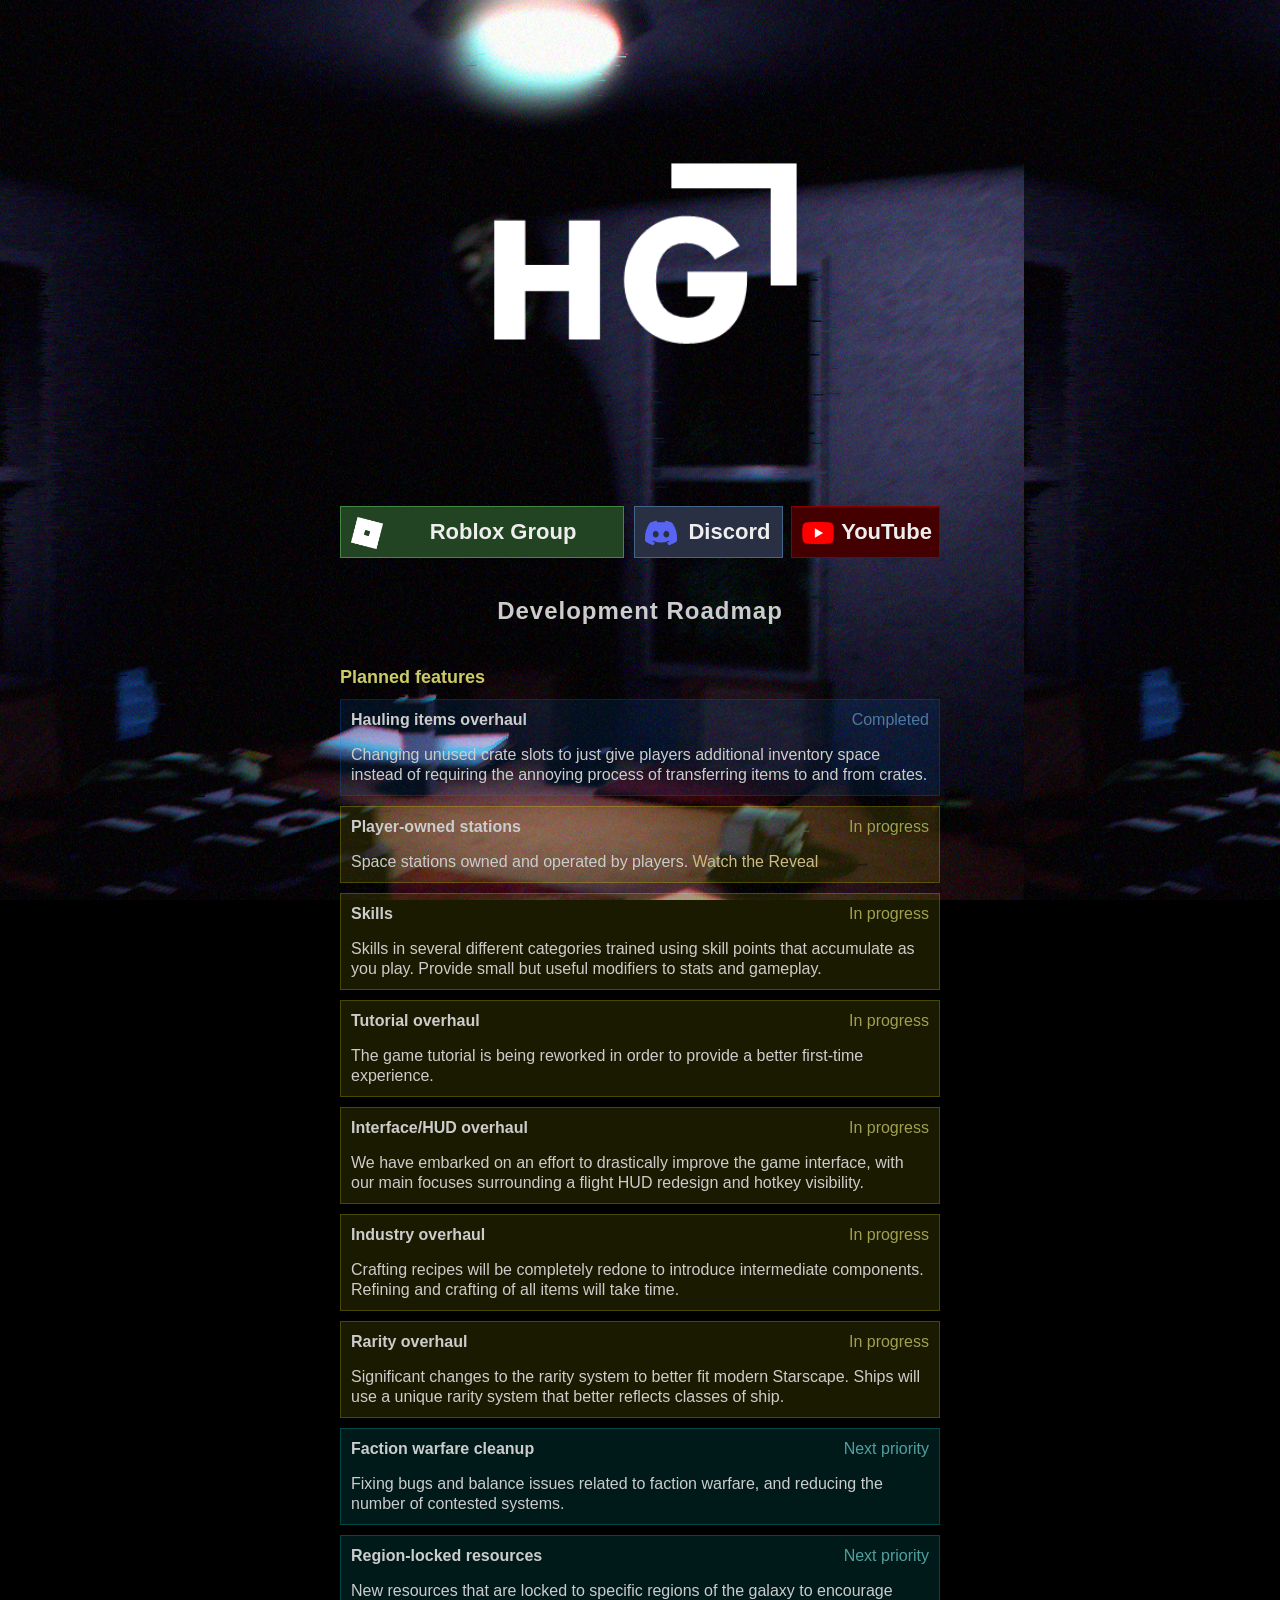
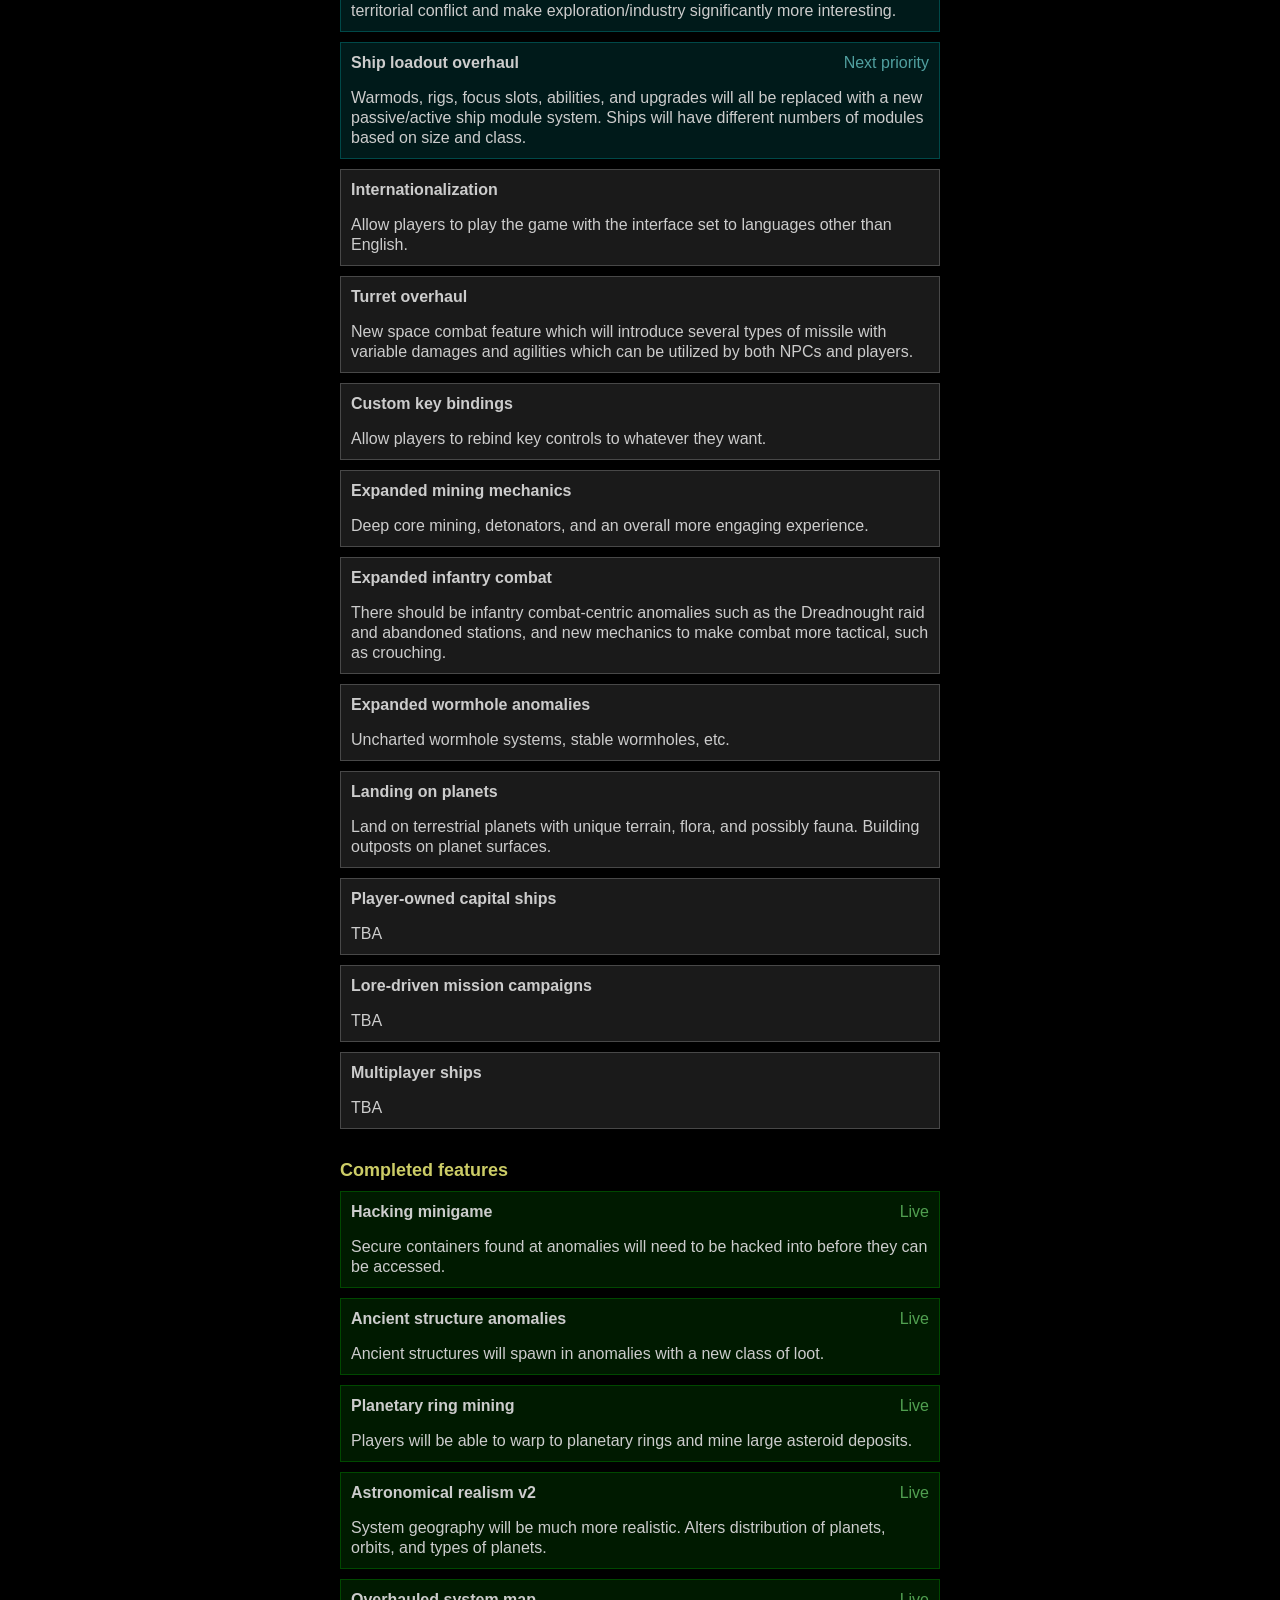
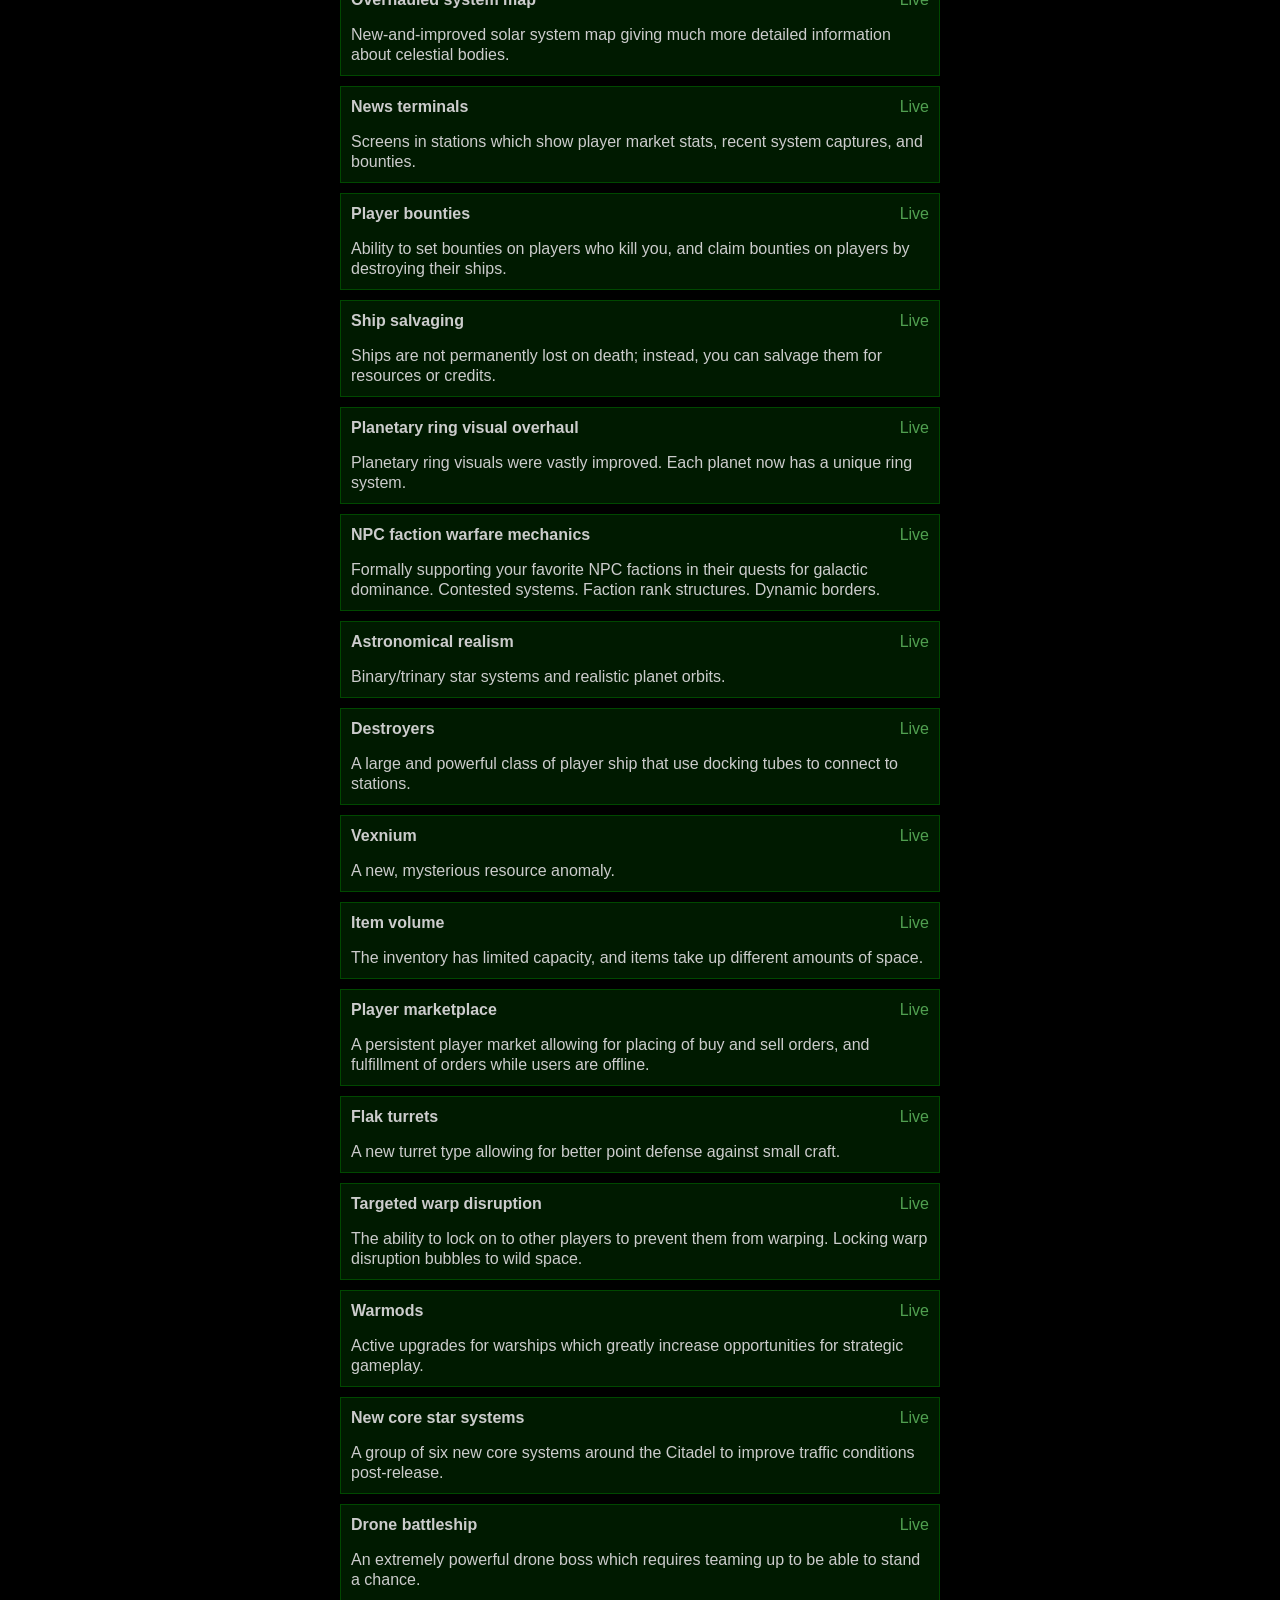
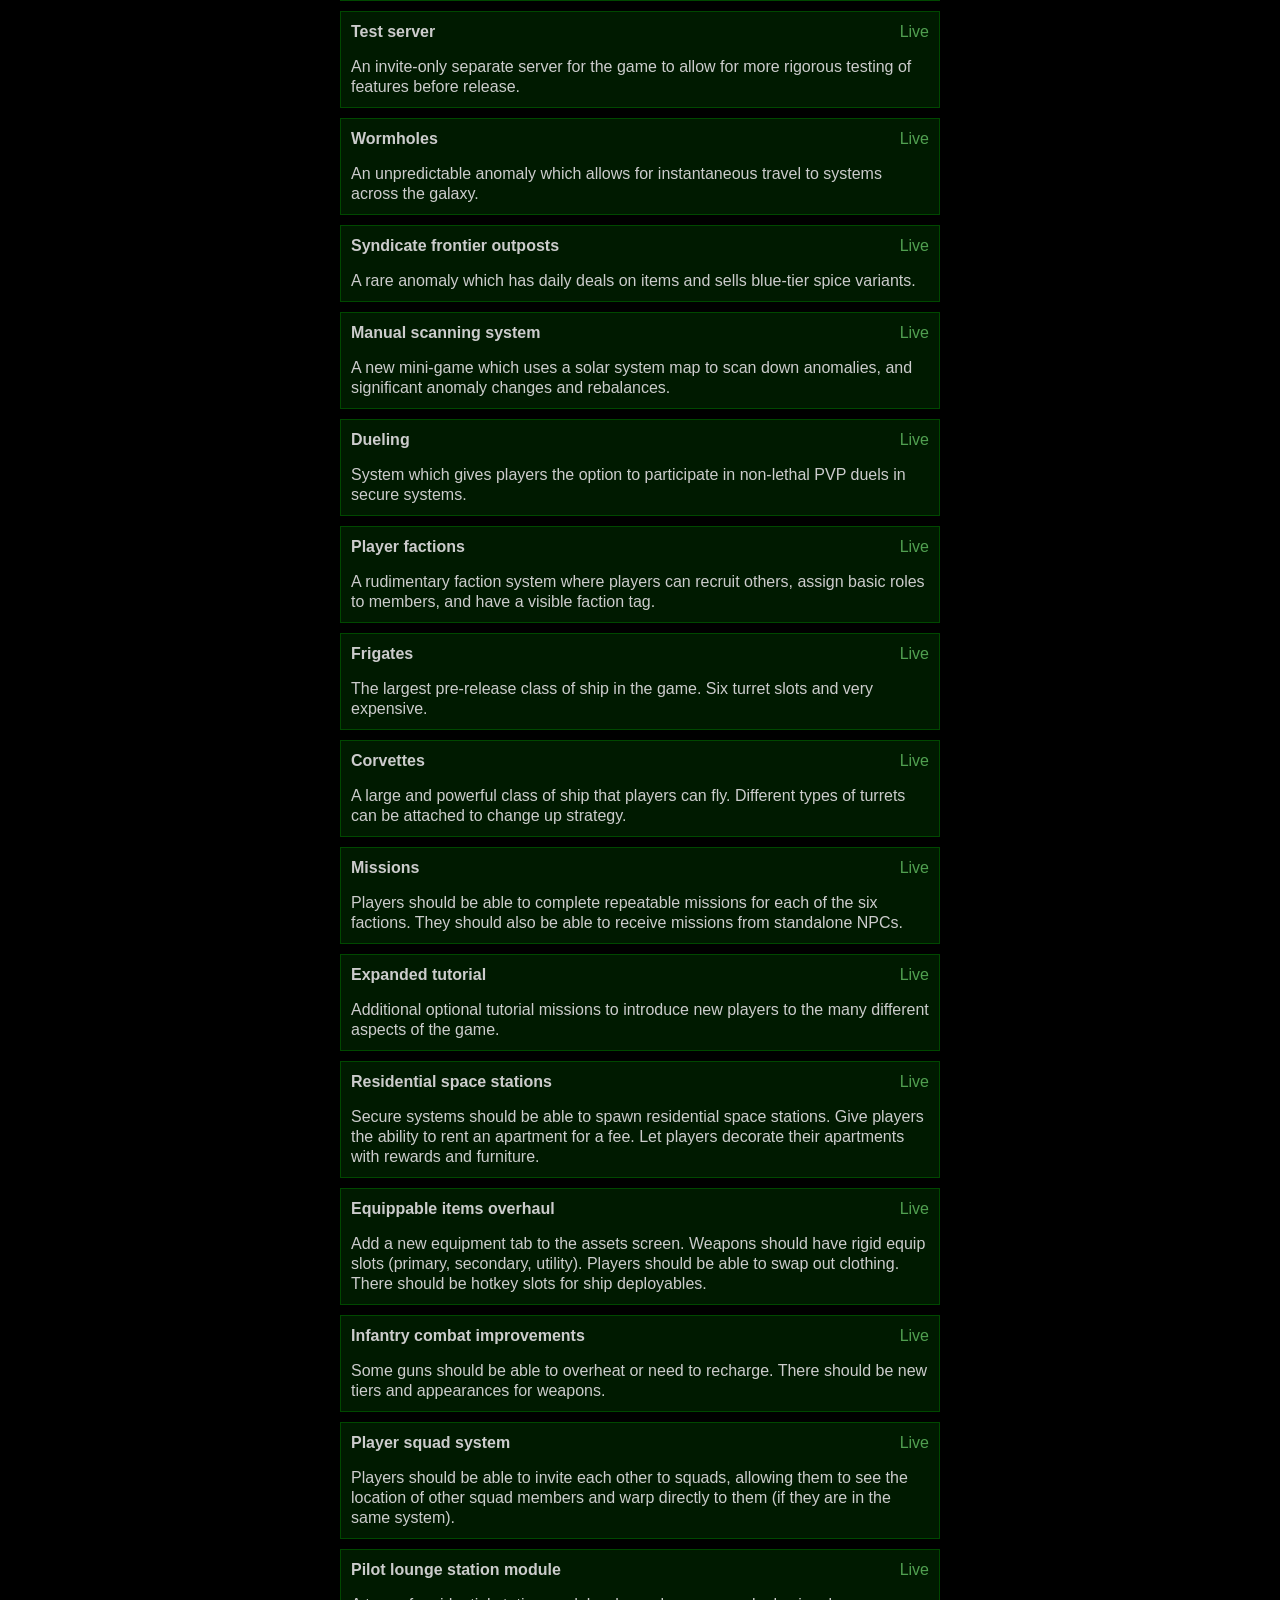
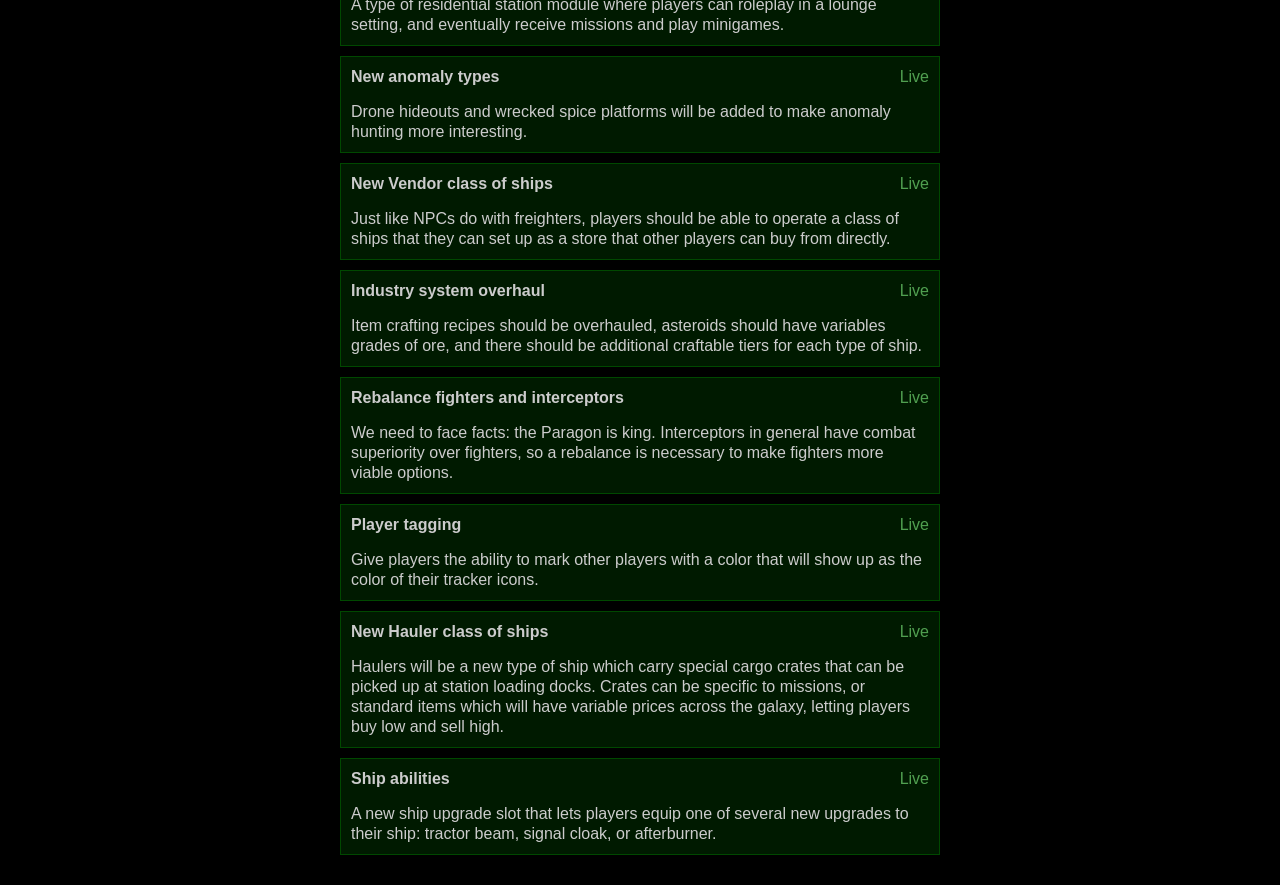
==== index.html @ af1d43f1 "modify image" ====
<!DOCTYPE html>
<html lang="en">
  <head>
    <title>Hyland Garrick Game Roadmap</title>
    <meta name="viewport" content="width=device-width, initial-scale=1.0">
    <meta charset="utf-8">
    <link rel="icon" type="image/svg+xml" href="https://github.githubassets.com/favicons/favicon-dark.svg">
    <link rel="stylesheet" type="text/css" href="roadmap.css">
  </head>
  <body>
    <div id='background'>
      <div id='container'>
        <div class='logo-container'>
          <img src='./images/logo.png' class='logo' alt="Hyland Garrick Logo"/>
        </div>
        <div class='width-group'>
          <!--<div id='subtitle' class='sans-font'>Starscape is an open-world space exploration and combat game.</div>-->
          <div id='cta-buttons'>
            <a href='https://www.roblox.com/groups/8083051/Hyland-Garrick' target='_blank' class='cta-button' id='play-button'>
              <img src='./images/icons/roblox.png' class='cta-logo' id='play-logo'>
              <div class='cta-label play-label sans-font'>Roblox Group</div>
            </a>
            <div id='social-buttons'>
              <a href='https://www.discord.gg/hylandgarrick' target='_blank' class='cta-button' id='discord-button'>
                <img src='./images/icons/discord.png' class='cta-logo' id='discord-logo'>
                <div class='cta-label sans-font'>Discord</div>
              </a>
              <a href='https://www.youtube.com/@hylandgarrick' target='_blank' class='cta-button' id='youtube-button'>
                <img src='./images/icons/youtube.png' class='cta-logo' id='youtube-logo'>
                <div class='cta-label sans-font'>YouTube</div>
              </a>
            </div>
          </div>
        </div>
        <div id='roadmap-label' class='sans-font'>Development Roadmap</div>
        <div id='items' class='width-group'>
          <div id='long-term' class='item-category'>
            <div class='timeframe-label sans-font' id='long-term-label'>Planned features</div>
            <div id='long-term-items' class='items-container'></div>
          </div>
          <div id='pre-release' class='item-category'>
            <div class='timeframe-label sans-font' id='pre-release-label'>Completed features</div>
            <div id='pre-release-items' class='items-container'></div>
          </div>
        </div>
      </div>
    </div>
    <div id='item-template' class='roadmap-item'>
      <div class='item-title-row'>
        <div class='item-title sans-font'>Title</div>
        <div class='item-status sans-font'></div>
      </div>
      <div class='item-description sans-font'>Description</div>
    </div>
    <!-- type="module" makes the javascript run BEFORE the site is shown to the user, preventing the weird flickering that happens when you are populating the roadmap items.-->
    <script type="module" src='roadmap.js'></script>
  </body>
</html>
---- roadmap.css ----
body {
  margin: 0;
  background-color: black;
  height:100%;
  width: 100%;
}

a {
  text-decoration: none;
  color: #CB8;
}

.link {
  display: block;
}

.logo-container {
  width: 100%;
  max-width: 432px;
}

.logo {
  width: 100%;
  height: auto;
}

#background {
  background-image: url('./images/nebula.png');
  background-repeat: repeat;
  background-attachment: fixed;
  width: calc(100% - 40px);
  padding-left: 20px;
  padding-right: 20px;
  padding-top: 50px;
}

#container {
  display: flex;
  flex-direction: column;
  align-items: center;
}

#items {
  margin-top: 40px;
}

.width-group {
  width: 100%;
  max-width: 600px;
}

.sans-font {
  font-family: sans-serif;
  line-height: 1.25;
  color: #CCC;
}

#roadmap-label {
  font-weight: bold;
  font-size: 24px;
  letter-spacing: 1px;
  margin-top: 40px;
}

#subtitle {
  font-size: 18px;
  font-weight: bold;
  margin-top: 15px;
  margin-bottom: 15px;
  width: 100%;
  text-align: center;
}

#cta-buttons {
  width: 100%;
  height: 50px;
  display: flex;
  justify-content: space-between;
  margin-top: 20px;
}

#social-buttons {
  flex-basis: 51%;
  display: flex;
  justify-content: space-between;
}

.cta-button {
  height: 100%;
  display: flex;
  justify-content: space-between;
}

.cta-logo {
  flex-basis: 32px;
  width: 32px;
  height: 32px;
  margin: 10px;
  margin-right: 0px;
  margin-left: 10px;
}

.cta-label {
  margin-top: auto;
  margin-bottom: auto;
  flex-grow: 1;
  text-align: center;
  font-weight: bold;
  font-size: 22px;
  color: #EEE;
}

#play-button {
  flex-basis: 47%;
  background: #224422;
  border: 1px solid #448844;
}

#play-button:hover {
  border: 1px solid #55aa55;
}

#play-button:hover div {
  color: #CCFFCC;
}

#discord-button {
  flex-basis: 48%;
  background: #2a3044;
  border: 1px solid #446688;
}

#discord-button:hover {
  border: 1px solid #6688aa;
}

#discord-button:hover div {
  color: #CCDDFF;
}

#youtube-button {
  flex-basis: 48%;
  background: #440000;
  border: 1px solid #880000;
}

#youtube-button:hover {
  border: 1px solid #aa0000;
}

#youtube-button:hover div {
  color: #FFCCCC;
}

.timeframe-label {
  font-weight: bold;
  font-size: 18px;
  margin-bottom: 10px;
  color: #CC6;
}

.roadmap-item {
  background-color: rgba(255,255,255,0.1);
  border: 1px solid rgba(255,255,255,0.2);
  padding: 10px;
  margin-bottom: 10px;
  position:relative;
  transition: 100ms linear;
}

.roadmap-item:hover {
  transform: scale(1.02);
  transition: 80ms linear;
}

.delayed {
  background-color: rgba(255,127,0,0.1);
  border: 1px solid rgba(255,127,0,0.2);
}

.color-delayed {
  color: rgb(160,120,80);
}

.deployed {
  background-color: rgba(0,255,0,0.1);
  border: 1px solid rgba(0,255,0,0.2);
}

.color-deployed {
  color: rgb(80,160,80);
}

.completed {
  background-color: rgba(0,127,255,0.1);
  border: 1px solid rgba(0,127,255,0.2);
}

.color-completed {
  color: rgb(80,120,160);
}

.in-progress {
  background-color: rgba(255,255,0,0.1);
  border: 1px solid rgba(255,255,0,0.2);
}

.color-in-progress {
  color: rgb(160,160,80);
}

.next {
  background-color: rgba(0,255,255,0.1);
  border: 1px solid rgba(0,255,255,0.2);
}

.color-next {
  color: rgb(80,160,160);
}

.item-title-row {
  display: flex;
  justify-content: space-between;
}

.item-title {
  font-size: 16px;
  font-weight: bold;
  margin-bottom: 15px;
}

.item-description {
  font-size: 16px
}

#item-template {
  display: none;
}

.item-category {
  margin-bottom: 30px;
}

@media screen and (max-width: 640px) {
  #cta-buttons {
    flex-direction: column;
    margin-bottom: 60px;
  }
  #social-buttons {
    flex-basis: 100%;
  }
  #play-button {
    flex-basis: 100%;
    margin-bottom: 12px;
  }
}
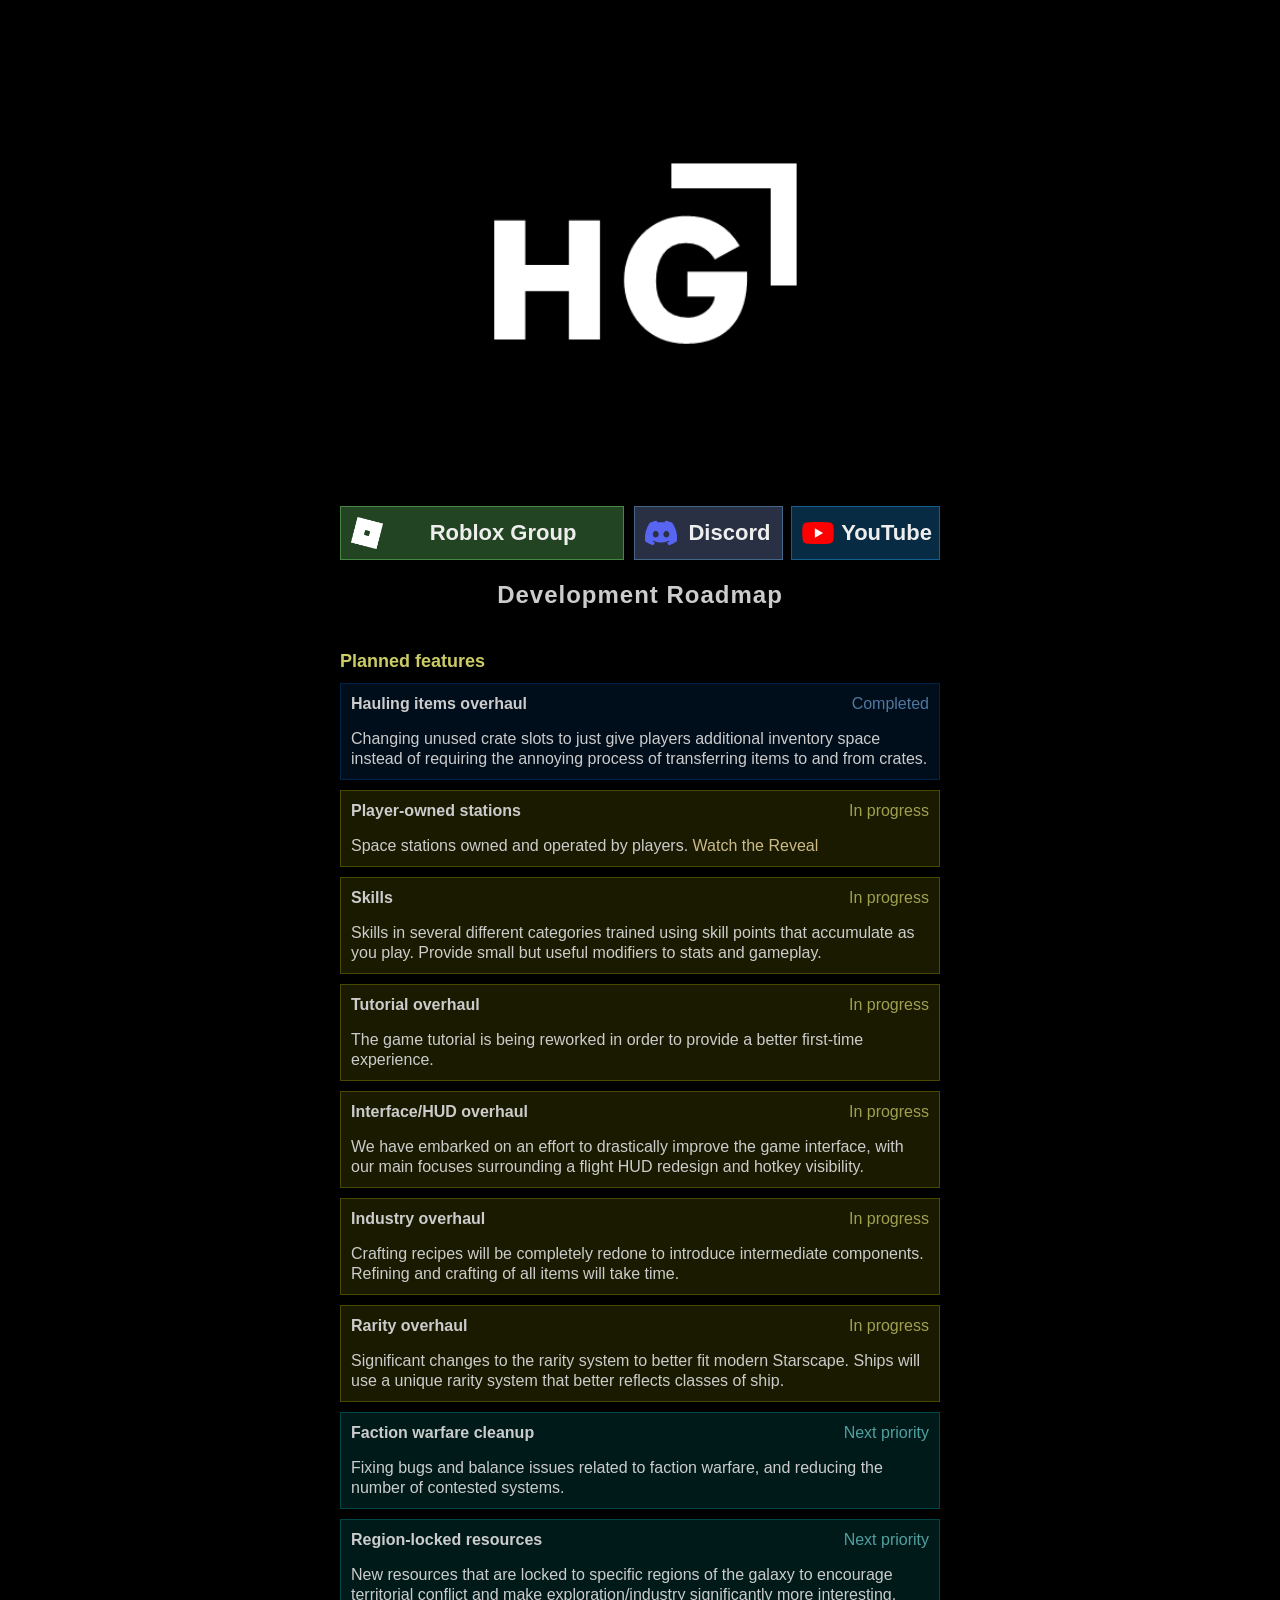
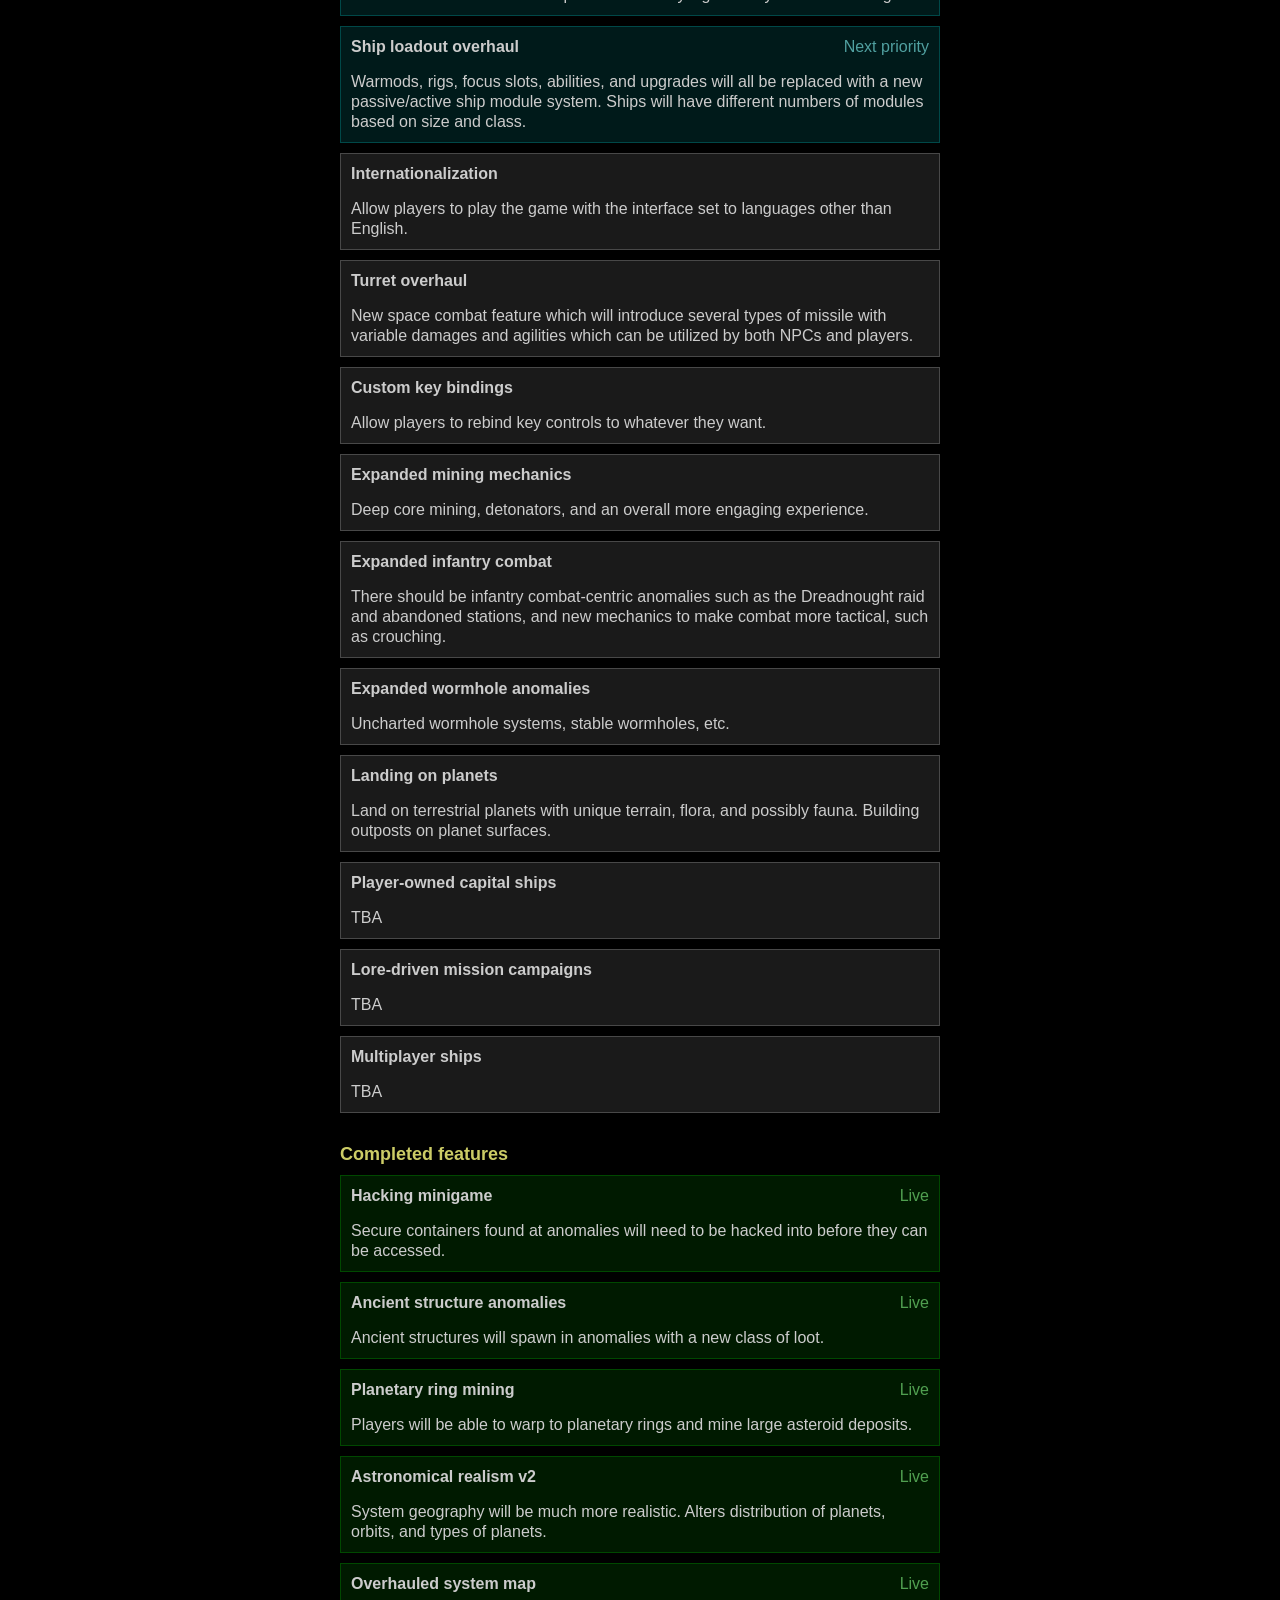
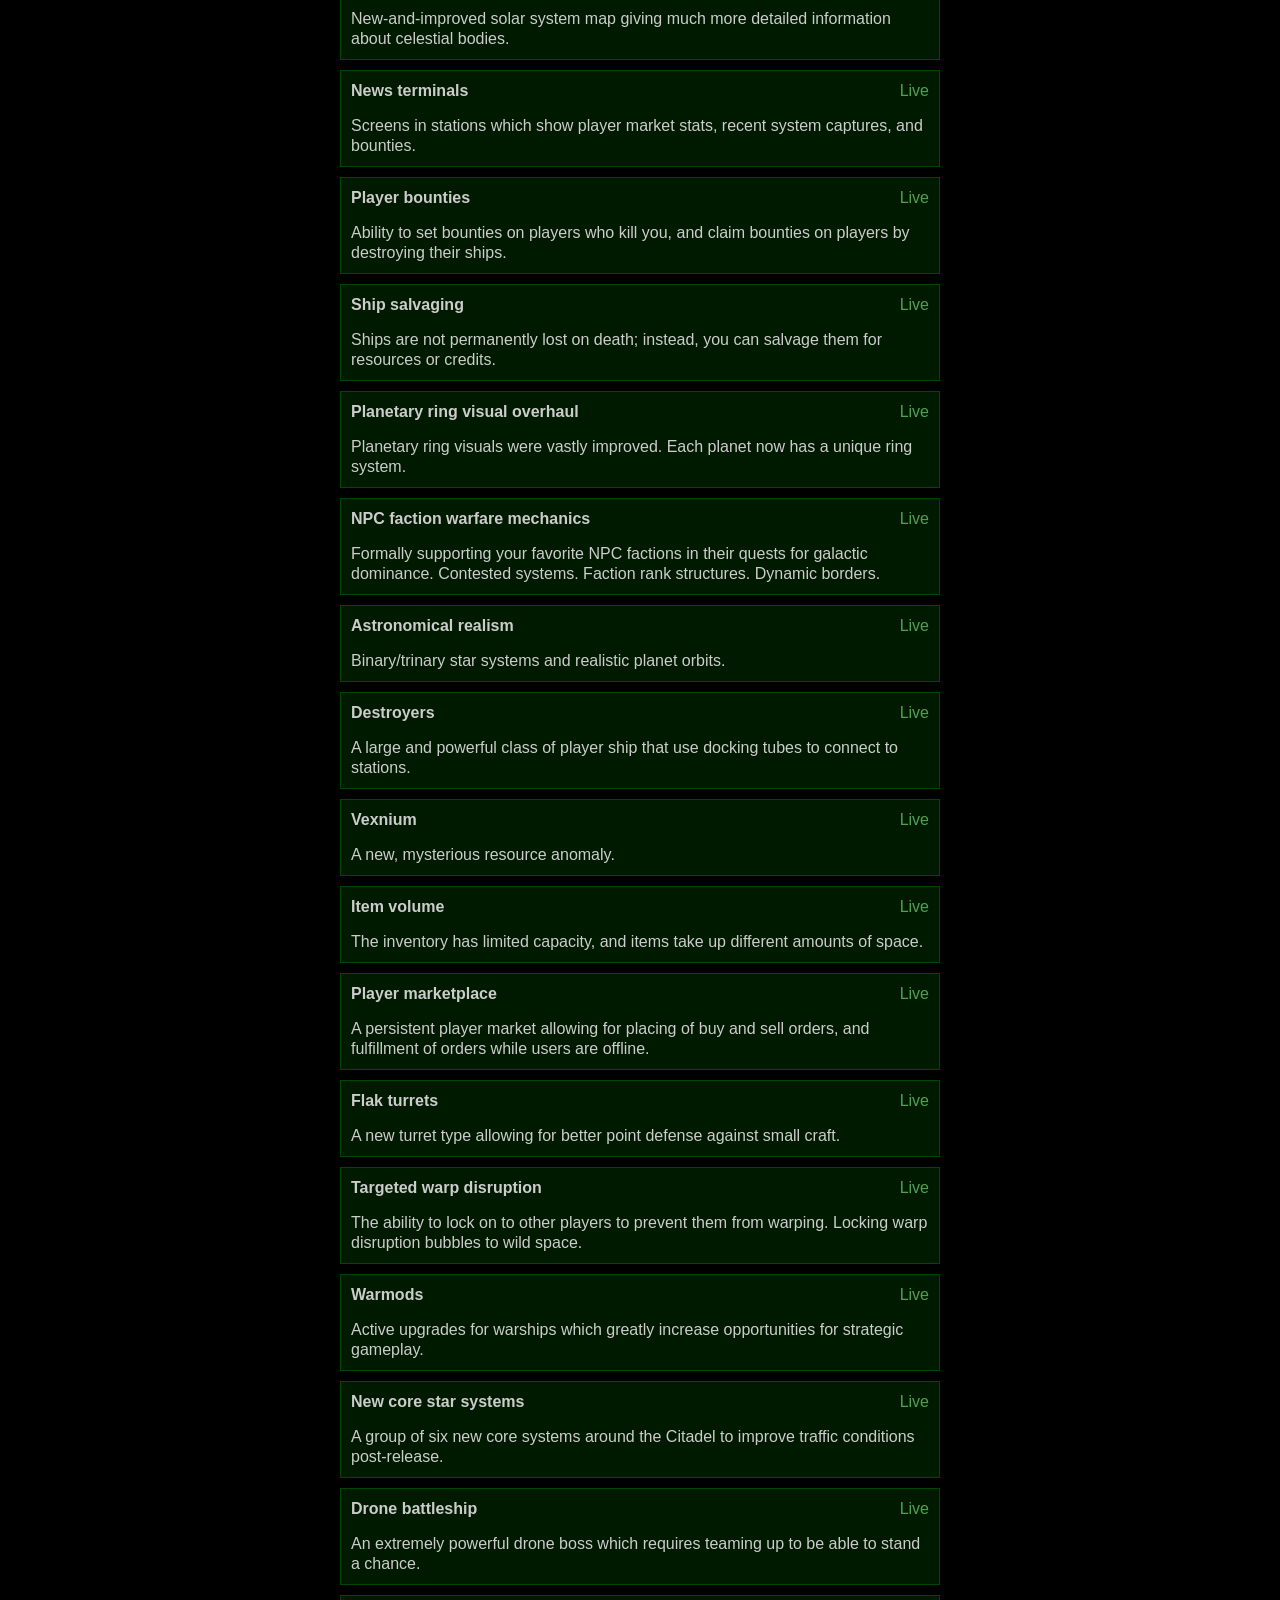
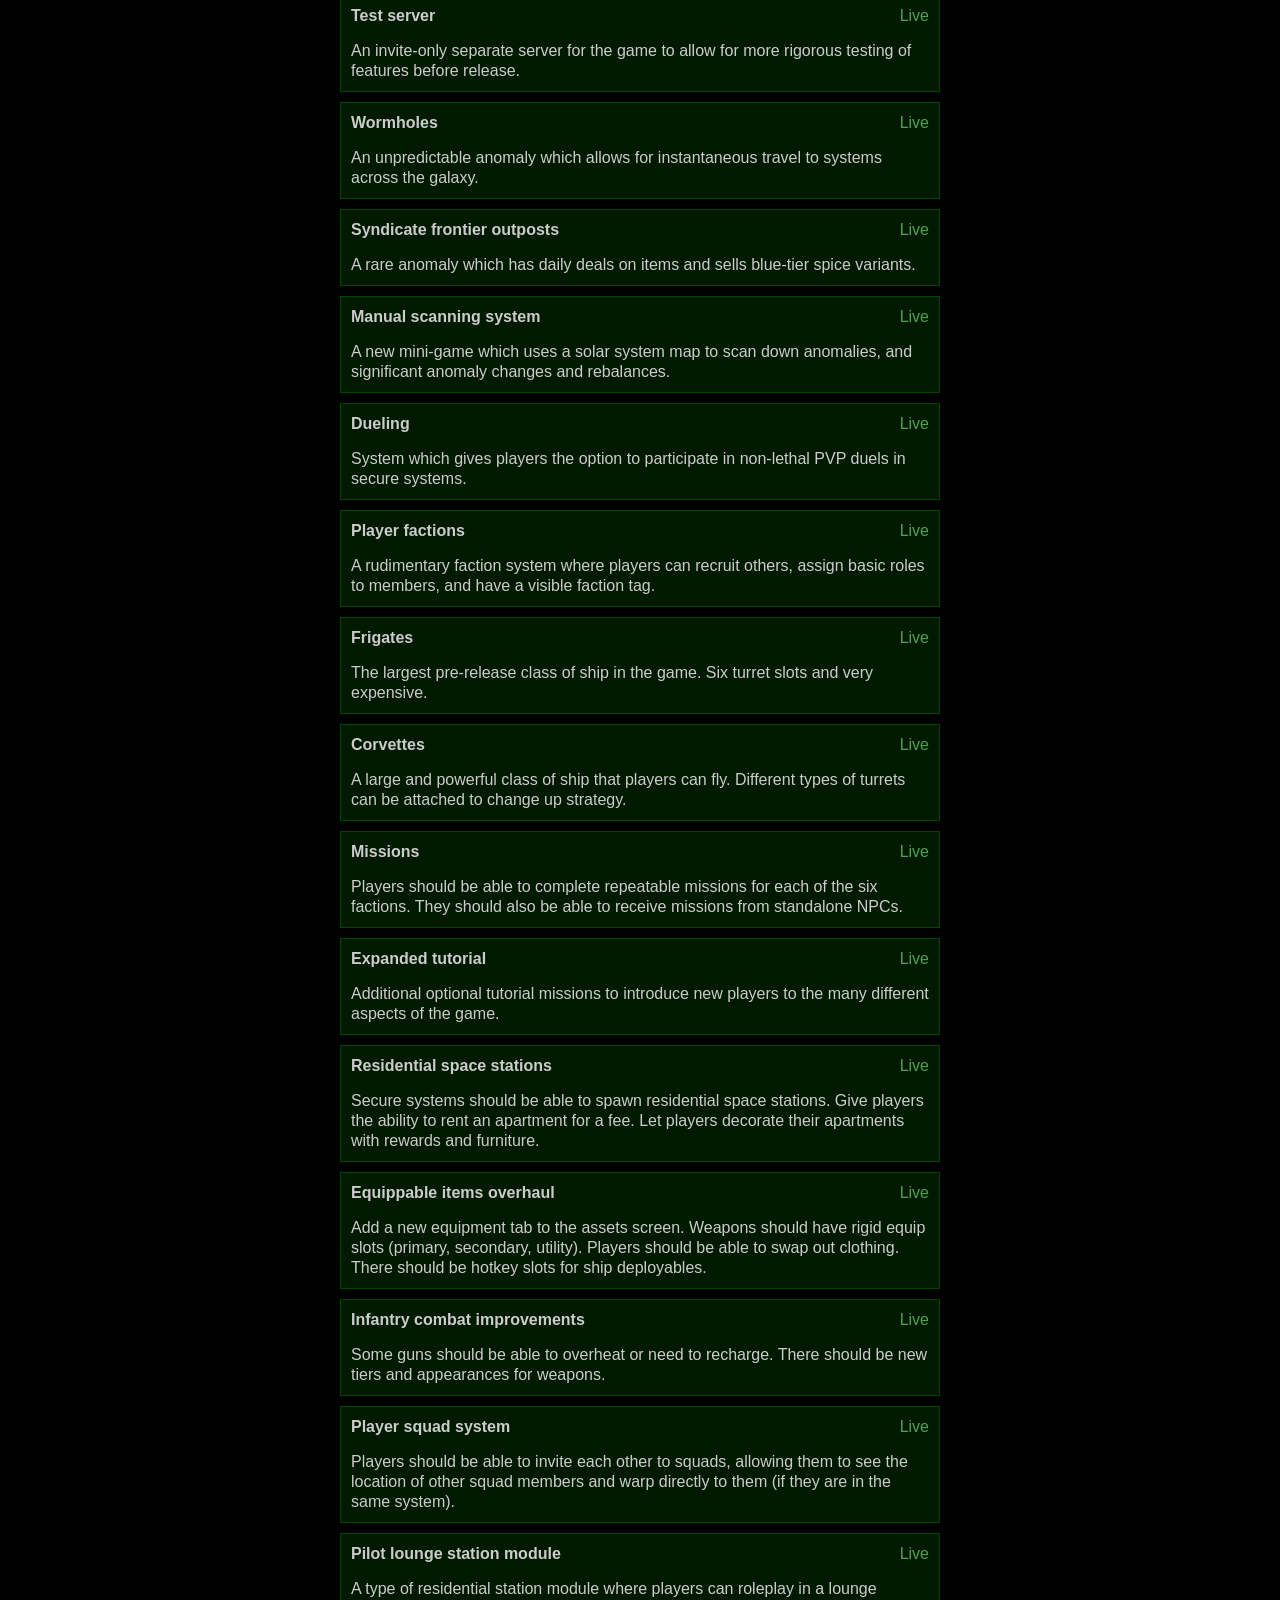
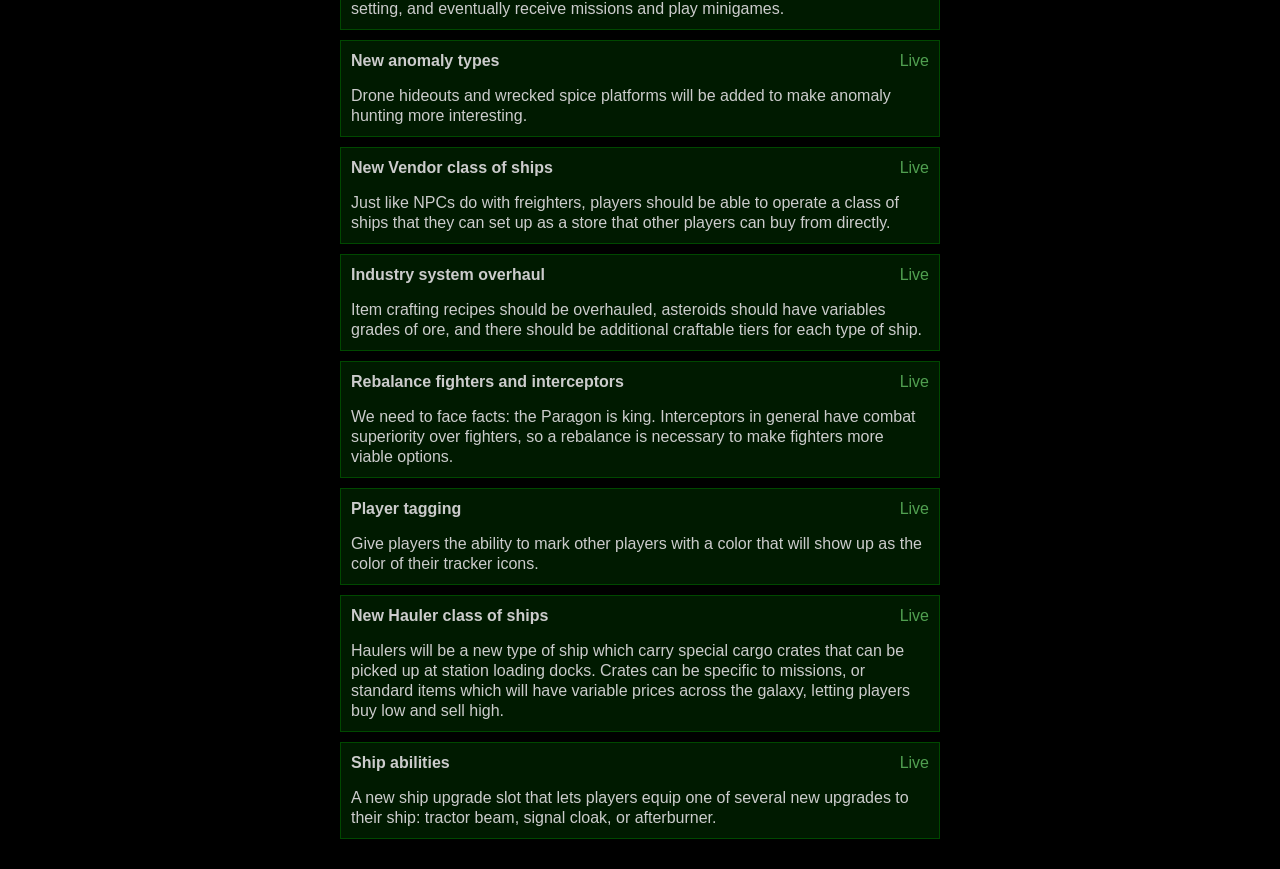
==== commit d73e8ddb: "style edits" ====
--- a/index.html
+++ b/index.html
@@ -2,6 +2,11 @@
 <html lang="en">
   <head>
     <title>Hyland Garrick Game Roadmap</title>
+    <meta content="The roadmap for Hyland Garrick's future games." property="og:description" />
+    <meta content="https://embed.com/this-is-the-site-url" property="og:url" />
+    <meta content="https://embed.com/embedimage.png" property="og:image" />
+    <meta content="#43B581" data-react-helmet="true" name="theme-color" />
+
     <meta name="viewport" content="width=device-width, initial-scale=1.0">
     <meta charset="utf-8">
     <link rel="icon" type="image/svg+xml" href="https://github.githubassets.com/favicons/favicon-dark.svg">
@@ -14,7 +19,7 @@
           <img src='./images/logo.png' class='logo' alt="Hyland Garrick Logo"/>
         </div>
         <div class='width-group'>
-          <!--<div id='subtitle' class='sans-font'>Starscape is an open-world space exploration and combat game.</div>-->
+          <!--<div id='subtitle' class='sans-font'>subtitle</div>-->
           <div id='cta-buttons'>
             <a href='https://www.roblox.com/groups/8083051/Hyland-Garrick' target='_blank' class='cta-button' id='play-button'>
               <img src='./images/icons/roblox.png' class='cta-logo' id='play-logo'>
--- a/roadmap.css
+++ b/roadmap.css
@@ -3,6 +3,19 @@
   background-color: black;
   height:100%;
   width: 100%;
+
+  animation: fadeInAnimation ease 3s;
+  animation-iteration-count: 1;
+  animation-fill-mode: forwards;
+}
+
+@keyframes fadeInAnimation {
+  0% {
+      opacity: 0;
+  }
+  100% {
+      opacity: 1;
+  }
 }
 
 a {
@@ -25,8 +38,11 @@
 }
 
 #background {
-  background-image: url('./images/nebula.png');
+  background: linear-gradient(rgba(0, 0, 0, .25), rgba(0, 0, 0.75)), url('../images/Background.png');
+  background-position: center center;
+  background-size: cover;
   background-repeat: repeat;
+  background-color:#000000;
   background-attachment: fixed;
   width: calc(100% - 40px);
   padding-left: 20px;
@@ -59,11 +75,18 @@
   font-weight: bold;
   font-size: 24px;
   letter-spacing: 1px;
-  margin-top: 40px;
+  margin-top: 20px;
+}
+
+#roadmap-title {
+  font-weight: bold;
+  font-size: 42px;
+  
+  text-align: center;
 }
 
 #subtitle {
-  font-size: 18px;
+  font-size: 12px;
   font-weight: bold;
   margin-top: 15px;
   margin-bottom: 15px;
@@ -71,9 +94,17 @@
   text-align: center;
 }
 
+#Timer {
+  font-size: 22px;
+  font-weight: bold;
+  margin-top: 15px;
+  margin-bottom: 15px;
+  width: 100%;
+  text-align: center;
+}
+
 #cta-buttons {
   width: 100%;
-  height: 50px;
   display: flex;
   justify-content: space-between;
   margin-top: 20px;
@@ -86,7 +117,7 @@
 }
 
 .cta-button {
-  height: 100%;
+  width: 100%;
   display: flex;
   justify-content: space-between;
 }
@@ -110,6 +141,15 @@
   color: #EEE;
 }
 
+.nav-label {
+  word-wrap: break-word;
+  flex-grow: 1;
+  text-align: center;
+  font-weight: bold;
+  font-size: 16px;
+  color: rgb(207, 207, 207);
+}
+
 #play-button {
   flex-basis: 47%;
   background: #224422;
@@ -140,23 +180,51 @@
 
 #youtube-button {
   flex-basis: 48%;
-  background: #440000;
-  border: 1px solid #880000;
+  background: #167dbd59;
+  border: 1px solid #167dbda1;
 }
 
 #youtube-button:hover {
-  border: 1px solid #aa0000;
+  border: 1px solid #198acfb2;
 }
 
 #youtube-button:hover div {
-  color: #FFCCCC;
-}
+  color: #ccfcff;
+}
+
+#character-button {
+  flex-basis: 48%;
+  margin-top: 30;
+  padding: 5;
+  margin-left: 29%;
+  width: 40%;
+  background: #535c3f75;
+  border: 1px solid #556931;
+}
+
+.nav-group {
+  align-items: center;
+  margin-top: 5%;
+  height: 20%;
+  width: 100%;
+  max-width: 600px;
+}
+
 
 .timeframe-label {
   font-weight: bold;
   font-size: 18px;
   margin-bottom: 10px;
   color: #CC6;
+}
+
+.timeframefeature-label {
+  font-weight: bold;
+  font-size: 18px;
+  position: relative;
+  text-align: center;
+  margin-bottom: 10px;
+  color: rgb(243, 222, 182);
 }
 
 .roadmap-item {
@@ -174,7 +242,7 @@
 }
 
 .delayed {
-  background-color: rgba(255,127,0,0.1);
+  background-color: rgba(219, 17, 17, 0.1);
   border: 1px solid rgba(255,127,0,0.2);
 }
 
@@ -187,6 +255,15 @@
   border: 1px solid rgba(0,255,0,0.2);
 }
 
+.fixed {
+  background-color: rgba(0,255,0,0.1);
+  border: 1px solid rgba(0,255,0,0.2);
+}
+
+.color-fixed {
+  color: rgb(80,160,80);
+}
+
 .color-deployed {
   color: rgb(80,160,80);
 }
@@ -194,6 +271,15 @@
 .completed {
   background-color: rgba(0,127,255,0.1);
   border: 1px solid rgba(0,127,255,0.2);
+}
+
+.polishing {
+  background-color: rgba(133, 44, 160, 0.315);
+  border: 1px solid rgba(241, 85, 255, 0.2);
+}
+
+.color-polishing {
+  color: rgb(204, 115, 177);
 }
 
 .color-completed {
@@ -254,3 +340,48 @@
     margin-bottom: 12px;
   }
 }
+
+
+
+#details-box{
+  font-size: 15px;
+  position: absolute;
+  left: 5%;
+  top:60%;
+  width: 90%;
+  height: 40%;
+}
+
+.center {
+  line-height: 20px;
+  height: 150px;
+  text-align: center;
+  }
+
+#text{
+  position: absolute;
+  font-size: 20px;
+  color: white;
+  box-sizing: border-box;
+  position: relative;
+}
+
+#overlay-background{
+  display:none;
+  position: fixed;
+  background-color: #000000ea;
+  z-index: 2;
+  top:0px;
+  width: 100%;
+  height: 100%;
+  overflow-y: auto;
+}
+#overlay {
+  height:100%;
+  width: 100%;
+  margin: 0 auto !important;
+}
+
+#feature-item {
+  margin-bottom: 30px;
+}
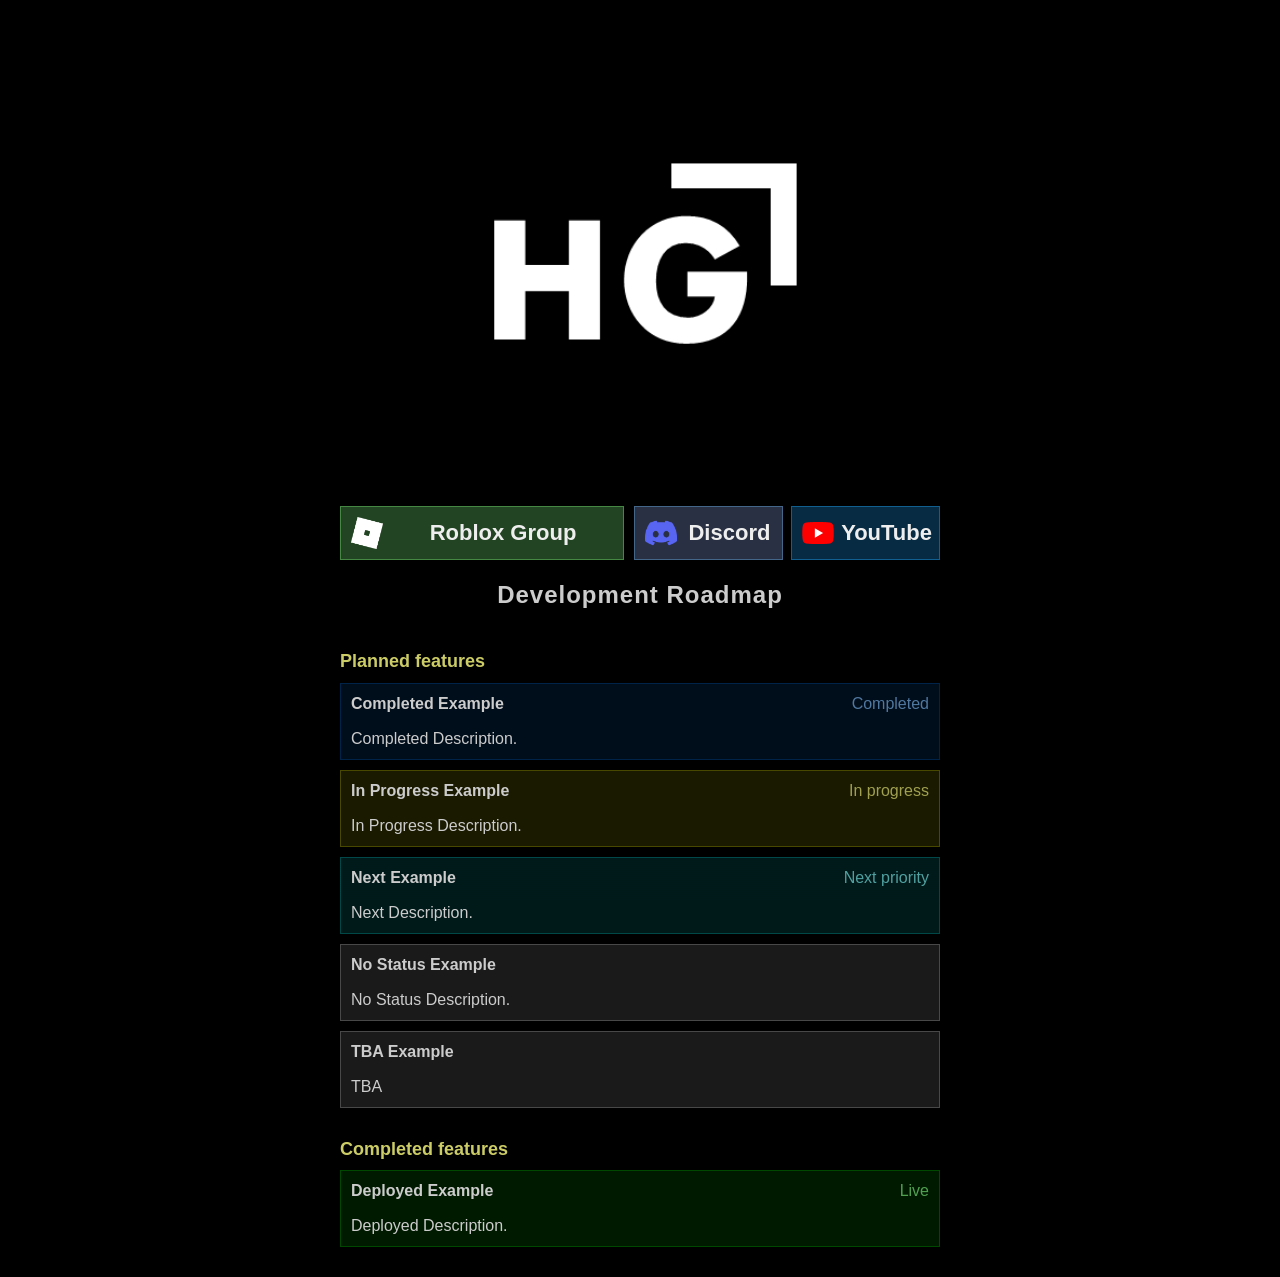
==== commit 0f35eeb4: "style changes may explode" ====
--- a/index.html
+++ b/index.html
@@ -6,7 +6,6 @@
     <meta content="https://embed.com/this-is-the-site-url" property="og:url" />
     <meta content="https://embed.com/embedimage.png" property="og:image" />
     <meta content="#43B581" data-react-helmet="true" name="theme-color" />
-
     <meta name="viewport" content="width=device-width, initial-scale=1.0">
     <meta charset="utf-8">
     <link rel="icon" type="image/svg+xml" href="https://github.githubassets.com/favicons/favicon-dark.svg">
@@ -15,6 +14,13 @@
   <body>
     <div id='background'>
       <div id='container'>
+        <div id="overlay-background">
+          <div id="overlay" class="width-group">
+            <div id='feature' class='item-category'>
+              <div class='timeframe-label sans-font' id='feature-label'>Feature name</div>
+            </div>
+          </div>
+        </div>
         <div class='logo-container'>
           <img src='./images/logo.png' class='logo' alt="Hyland Garrick Logo"/>
         </div>
@@ -60,4 +66,4 @@
     <!-- type="module" makes the javascript run BEFORE the site is shown to the user, preventing the weird flickering that happens when you are populating the roadmap items.-->
     <script type="module" src='roadmap.js'></script>
   </body>
-</html>
+</html>
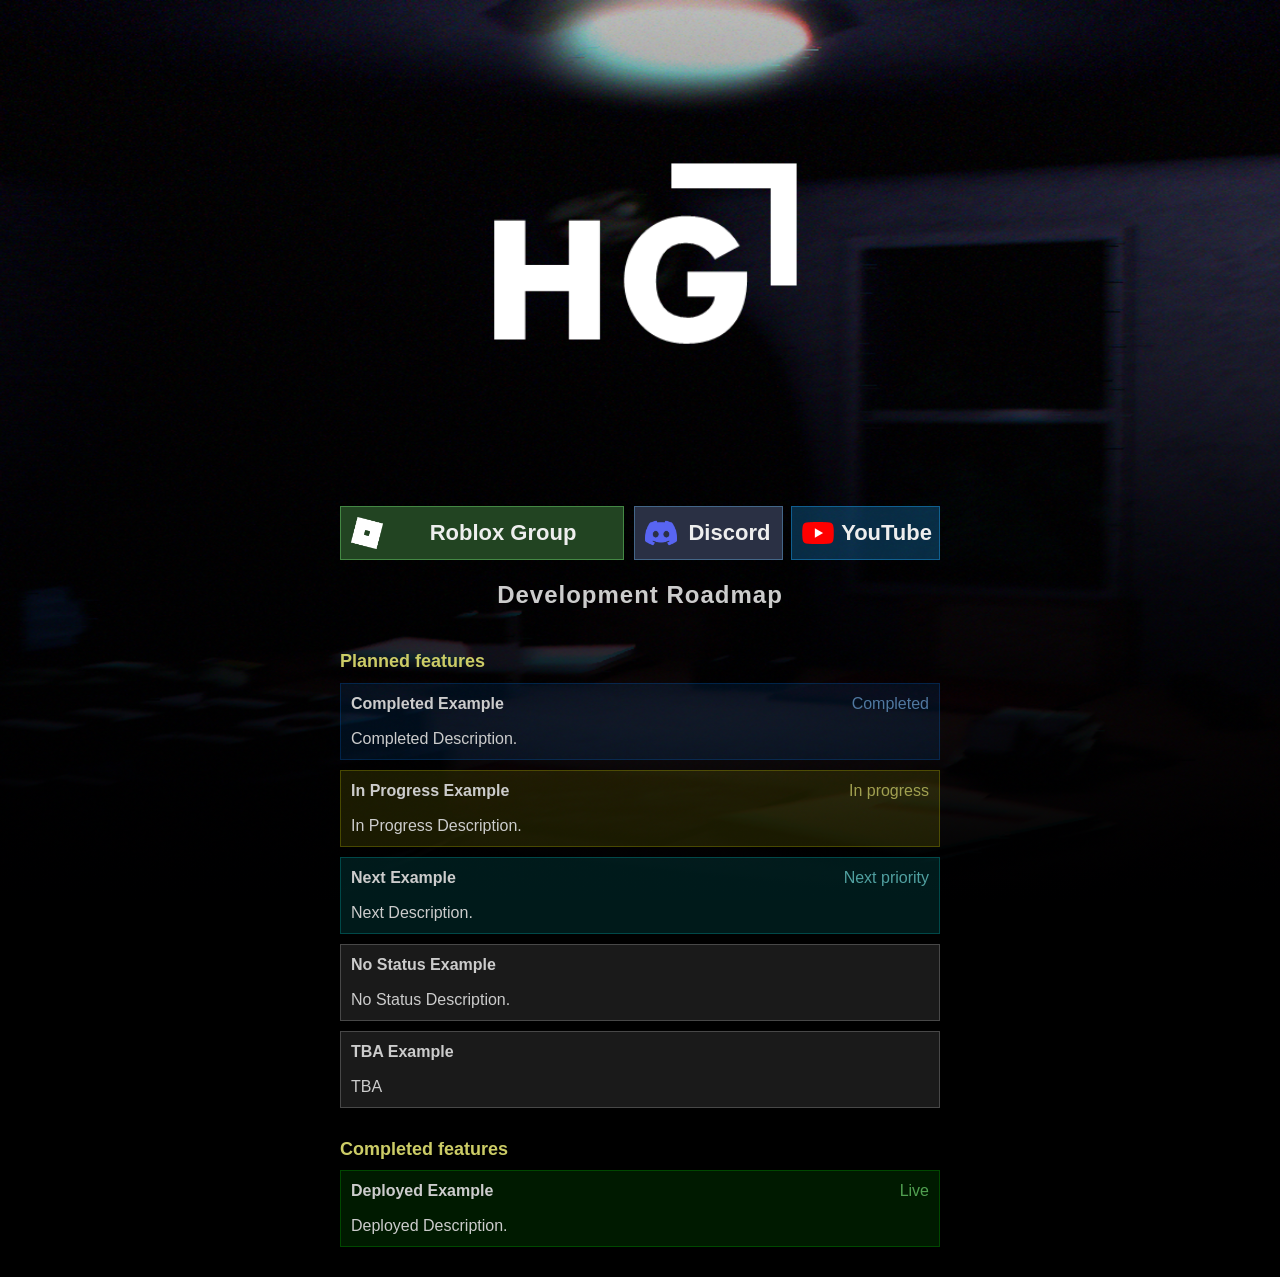
==== commit 7822660d: "add website link embed title" ====
--- a/index.html
+++ b/index.html
@@ -2,6 +2,7 @@
 <html lang="en">
   <head>
     <title>Hyland Garrick Game Roadmap</title>
+    <meta content="Hyland Garrick Game Roadmap" property="og:title" />
     <meta content="The roadmap for Hyland Garrick's future games." property="og:description" />
     <meta content="https://embed.com/this-is-the-site-url" property="og:url" />
     <meta content="https://embed.com/embedimage.png" property="og:image" />
--- a/roadmap.css
+++ b/roadmap.css
@@ -38,7 +38,7 @@
 }
 
 #background {
-  background: linear-gradient(rgba(0, 0, 0, .25), rgba(0, 0, 0.75)), url('../images/Background.png');
+  background: linear-gradient(rgba(0, 0, 0, .25), rgba(0, 0, 0.75)), url('../images/background.png');
   background-position: center center;
   background-size: cover;
   background-repeat: repeat;
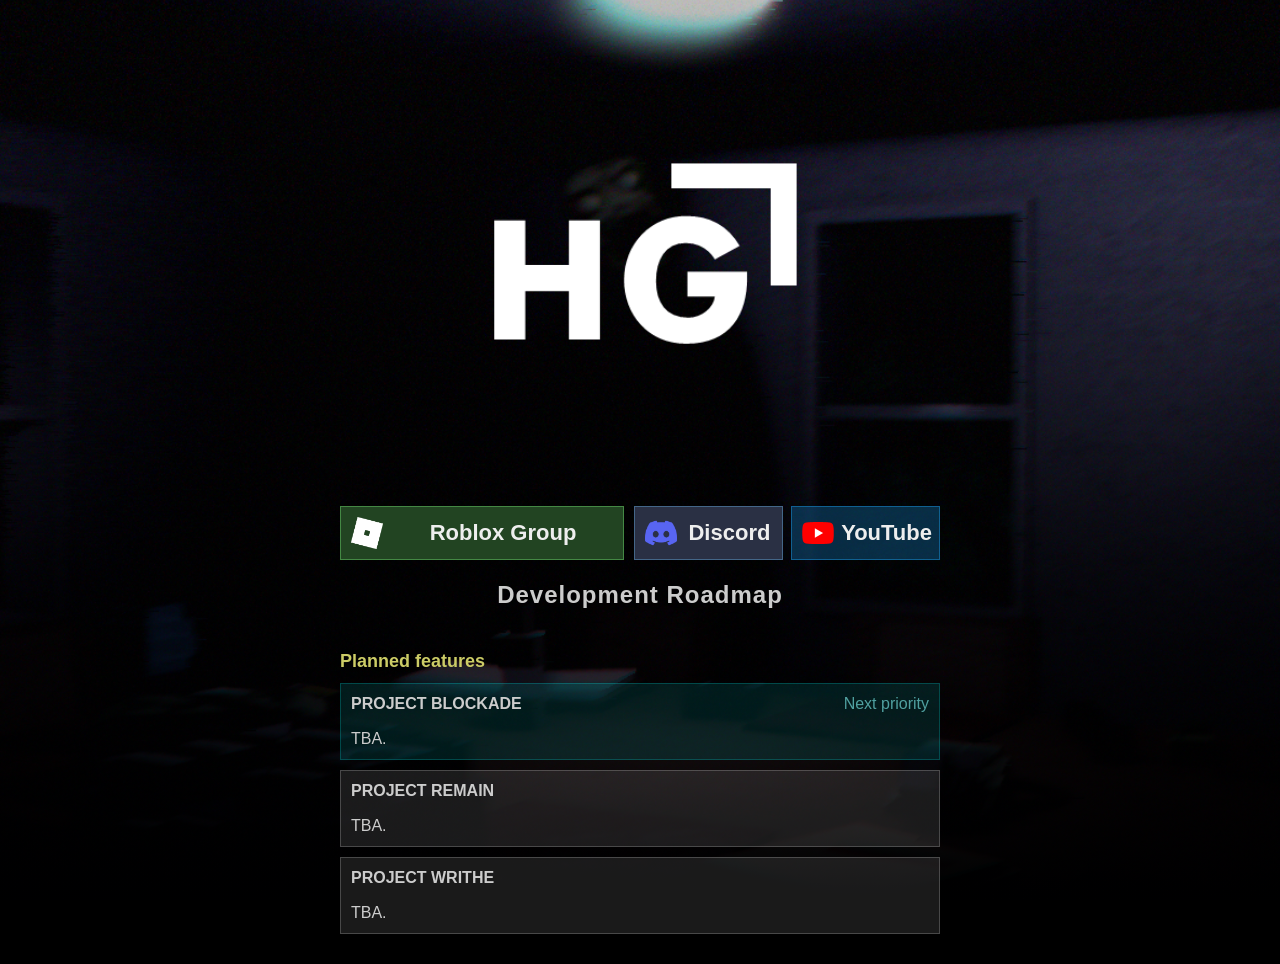
==== commit 2488cd4e: "site update" ====
--- a/index.html
+++ b/index.html
@@ -1,70 +1,74 @@
 <!DOCTYPE html>
 <html lang="en">
-  <head>
-    <title>Hyland Garrick Game Roadmap</title>
-    <meta content="Hyland Garrick Game Roadmap" property="og:title" />
-    <meta content="The roadmap for Hyland Garrick's future games." property="og:description" />
-    <meta content="https://embed.com/this-is-the-site-url" property="og:url" />
-    <meta content="https://embed.com/embedimage.png" property="og:image" />
-    <meta content="#43B581" data-react-helmet="true" name="theme-color" />
-    <meta name="viewport" content="width=device-width, initial-scale=1.0">
-    <meta charset="utf-8">
-    <link rel="icon" type="image/svg+xml" href="https://github.githubassets.com/favicons/favicon-dark.svg">
-    <link rel="stylesheet" type="text/css" href="roadmap.css">
-  </head>
-  <body>
-    <div id='background'>
-      <div id='container'>
-        <div id="overlay-background">
-          <div id="overlay" class="width-group">
-            <div id='feature' class='item-category'>
-              <div class='timeframe-label sans-font' id='feature-label'>Feature name</div>
-            </div>
-          </div>
-        </div>
-        <div class='logo-container'>
-          <img src='./images/logo.png' class='logo' alt="Hyland Garrick Logo"/>
-        </div>
-        <div class='width-group'>
-          <!--<div id='subtitle' class='sans-font'>subtitle</div>-->
-          <div id='cta-buttons'>
-            <a href='https://www.roblox.com/groups/8083051/Hyland-Garrick' target='_blank' class='cta-button' id='play-button'>
-              <img src='./images/icons/roblox.png' class='cta-logo' id='play-logo'>
-              <div class='cta-label play-label sans-font'>Roblox Group</div>
-            </a>
-            <div id='social-buttons'>
-              <a href='https://www.discord.gg/hylandgarrick' target='_blank' class='cta-button' id='discord-button'>
-                <img src='./images/icons/discord.png' class='cta-logo' id='discord-logo'>
-                <div class='cta-label sans-font'>Discord</div>
-              </a>
-              <a href='https://www.youtube.com/@hylandgarrick' target='_blank' class='cta-button' id='youtube-button'>
-                <img src='./images/icons/youtube.png' class='cta-logo' id='youtube-logo'>
-                <div class='cta-label sans-font'>YouTube</div>
-              </a>
-            </div>
-          </div>
-        </div>
-        <div id='roadmap-label' class='sans-font'>Development Roadmap</div>
-        <div id='items' class='width-group'>
-          <div id='long-term' class='item-category'>
-            <div class='timeframe-label sans-font' id='long-term-label'>Planned features</div>
-            <div id='long-term-items' class='items-container'></div>
-          </div>
-          <div id='pre-release' class='item-category'>
-            <div class='timeframe-label sans-font' id='pre-release-label'>Completed features</div>
-            <div id='pre-release-items' class='items-container'></div>
+
+<head>
+  <title>Hyland Garrick Game Roadmap</title>
+  <meta content="Hyland Garrick Game Roadmap" property="og:title" />
+  <meta content="The roadmap for Hyland Garrick's future games." property="og:description" />
+  <meta content="https://embed.com/this-is-the-site-url" property="og:url" />
+  <meta content="https://embed.com/embedimage.png" property="og:image" />
+  <meta content="#43B581" data-react-helmet="true" name="theme-color" />
+  <meta name="viewport" content="width=device-width, initial-scale=1.0">
+  <meta charset="utf-8">
+  <link rel="icon" type="image/svg+xml" href="https://github.githubassets.com/favicons/favicon-dark.svg">
+  <link rel="stylesheet" type="text/css" href="roadmap.css">
+</head>
+
+<body>
+  <div id='background'>
+    <div id='container'>
+      <div id="overlay-background">
+        <div id="overlay" class="width-group">
+          <div id='feature' class='item-category'>
+            <div class='timeframe-label sans-font' id='feature-label'>Feature name</div>
           </div>
         </div>
       </div>
+      <div class='logo-container'>
+        <img src='./images/logo.png' class='logo' alt="Hyland Garrick Logo" />
+      </div>
+      <div class='width-group'>
+        <!--<div id='subtitle' class='sans-font'>subtitle</div>-->
+        <div id='cta-buttons'>
+          <a href='https://www.roblox.com/groups/8083051/Hyland-Garrick' target='_blank' class='cta-button'
+            id='play-button'>
+            <img src='./images/icons/roblox.png' class='cta-logo' id='play-logo'>
+            <div class='cta-label play-label sans-font'>Roblox Group</div>
+          </a>
+          <div id='social-buttons'>
+            <a href='https://www.discord.gg/hylandgarrick' target='_blank' class='cta-button' id='discord-button'>
+              <img src='./images/icons/discord.png' class='cta-logo' id='discord-logo'>
+              <div class='cta-label sans-font'>Discord</div>
+            </a>
+            <a href='https://www.youtube.com/@hylandgarrick' target='_blank' class='cta-button' id='youtube-button'>
+              <img src='./images/icons/youtube.png' class='cta-logo' id='youtube-logo'>
+              <div class='cta-label sans-font'>YouTube</div>
+            </a>
+          </div>
+        </div>
+      </div>
+      <div id='roadmap-label' class='sans-font'>Development Roadmap</div>
+      <div id='items' class='width-group'>
+        <div id='long-term' class='item-category'>
+          <div class='timeframe-label sans-font' id='long-term-label'>Planned features</div>
+          <div id='long-term-items' class='items-container'></div>
+        </div>
+        <!--div id='pre-release' class='item-category'>
+          <div class='timeframe-label sans-font' id='pre-release-label'>Completed features</div>
+          <div id='pre-release-items' class='items-container'></div>
+        </div-->
+      </div>
     </div>
-    <div id='item-template' class='roadmap-item'>
-      <div class='item-title-row'>
-        <div class='item-title sans-font'>Title</div>
-        <div class='item-status sans-font'></div>
-      </div>
-      <div class='item-description sans-font'>Description</div>
+  </div>
+  <div id='item-template' class='roadmap-item'>
+    <div class='item-title-row'>
+      <div class='item-title sans-font'>Title</div>
+      <div class='item-status sans-font'></div>
     </div>
-    <!-- type="module" makes the javascript run BEFORE the site is shown to the user, preventing the weird flickering that happens when you are populating the roadmap items.-->
-    <script type="module" src='roadmap.js'></script>
-  </body>
+    <div class='item-description sans-font'>Description</div>
+  </div>
+  <!-- type="module" makes the javascript run BEFORE the site is shown to the user, preventing the weird flickering that happens when you are populating the roadmap items.-->
+  <script type="module" src='roadmap.js'></script>
+</body>
+
 </html>
--- a/roadmap.css
+++ b/roadmap.css
@@ -1,7 +1,7 @@
 body {
   margin: 0;
   background-color: black;
-  height:100%;
+  height: 100%;
   width: 100%;
 
   animation: fadeInAnimation ease 3s;
@@ -11,10 +11,11 @@
 
 @keyframes fadeInAnimation {
   0% {
-      opacity: 0;
-  }
+    opacity: 0;
+  }
+
   100% {
-      opacity: 1;
+    opacity: 1;
   }
 }
 
@@ -42,7 +43,7 @@
   background-position: center center;
   background-size: cover;
   background-repeat: repeat;
-  background-color:#000000;
+  background-color: #000000;
   background-attachment: fixed;
   width: calc(100% - 40px);
   padding-left: 20px;
@@ -81,7 +82,7 @@
 #roadmap-title {
   font-weight: bold;
   font-size: 42px;
-  
+
   text-align: center;
 }
 
@@ -228,11 +229,11 @@
 }
 
 .roadmap-item {
-  background-color: rgba(255,255,255,0.1);
-  border: 1px solid rgba(255,255,255,0.2);
+  background-color: rgba(255, 255, 255, 0.1);
+  border: 1px solid rgba(255, 255, 255, 0.2);
   padding: 10px;
   margin-bottom: 10px;
-  position:relative;
+  position: relative;
   transition: 100ms linear;
 }
 
@@ -243,34 +244,34 @@
 
 .delayed {
   background-color: rgba(219, 17, 17, 0.1);
-  border: 1px solid rgba(255,127,0,0.2);
+  border: 1px solid rgba(255, 127, 0, 0.2);
 }
 
 .color-delayed {
-  color: rgb(160,120,80);
+  color: rgb(160, 120, 80);
 }
 
 .deployed {
-  background-color: rgba(0,255,0,0.1);
-  border: 1px solid rgba(0,255,0,0.2);
+  background-color: rgba(0, 255, 0, 0.1);
+  border: 1px solid rgba(0, 255, 0, 0.2);
 }
 
 .fixed {
-  background-color: rgba(0,255,0,0.1);
-  border: 1px solid rgba(0,255,0,0.2);
+  background-color: rgba(0, 255, 0, 0.1);
+  border: 1px solid rgba(0, 255, 0, 0.2);
 }
 
 .color-fixed {
-  color: rgb(80,160,80);
+  color: rgb(80, 160, 80);
 }
 
 .color-deployed {
-  color: rgb(80,160,80);
+  color: rgb(80, 160, 80);
 }
 
 .completed {
-  background-color: rgba(0,127,255,0.1);
-  border: 1px solid rgba(0,127,255,0.2);
+  background-color: rgba(0, 127, 255, 0.1);
+  border: 1px solid rgba(0, 127, 255, 0.2);
 }
 
 .polishing {
@@ -283,25 +284,25 @@
 }
 
 .color-completed {
-  color: rgb(80,120,160);
+  color: rgb(80, 120, 160);
 }
 
 .in-progress {
-  background-color: rgba(255,255,0,0.1);
-  border: 1px solid rgba(255,255,0,0.2);
+  background-color: rgba(255, 255, 0, 0.1);
+  border: 1px solid rgba(255, 255, 0, 0.2);
 }
 
 .color-in-progress {
-  color: rgb(160,160,80);
+  color: rgb(160, 160, 80);
 }
 
 .next {
-  background-color: rgba(0,255,255,0.1);
-  border: 1px solid rgba(0,255,255,0.2);
+  background-color: rgba(0, 255, 255, 0.1);
+  border: 1px solid rgba(0, 255, 255, 0.2);
 }
 
 .color-next {
-  color: rgb(80,160,160);
+  color: rgb(80, 160, 160);
 }
 
 .item-title-row {
@@ -332,22 +333,22 @@
     flex-direction: column;
     margin-bottom: 60px;
   }
+
   #social-buttons {
     flex-basis: 100%;
   }
+
   #play-button {
     flex-basis: 100%;
     margin-bottom: 12px;
   }
 }
 
-
-
-#details-box{
+#details-box {
   font-size: 15px;
   position: absolute;
   left: 5%;
-  top:60%;
+  top: 60%;
   width: 90%;
   height: 40%;
 }
@@ -356,9 +357,9 @@
   line-height: 20px;
   height: 150px;
   text-align: center;
-  }
-
-#text{
+}
+
+#text {
   position: absolute;
   font-size: 20px;
   color: white;
@@ -366,18 +367,19 @@
   position: relative;
 }
 
-#overlay-background{
-  display:none;
+#overlay-background {
+  display: none;
   position: fixed;
   background-color: #000000ea;
   z-index: 2;
-  top:0px;
+  top: 0px;
   width: 100%;
   height: 100%;
   overflow-y: auto;
 }
+
 #overlay {
-  height:100%;
+  height: 100%;
   width: 100%;
   margin: 0 auto !important;
 }
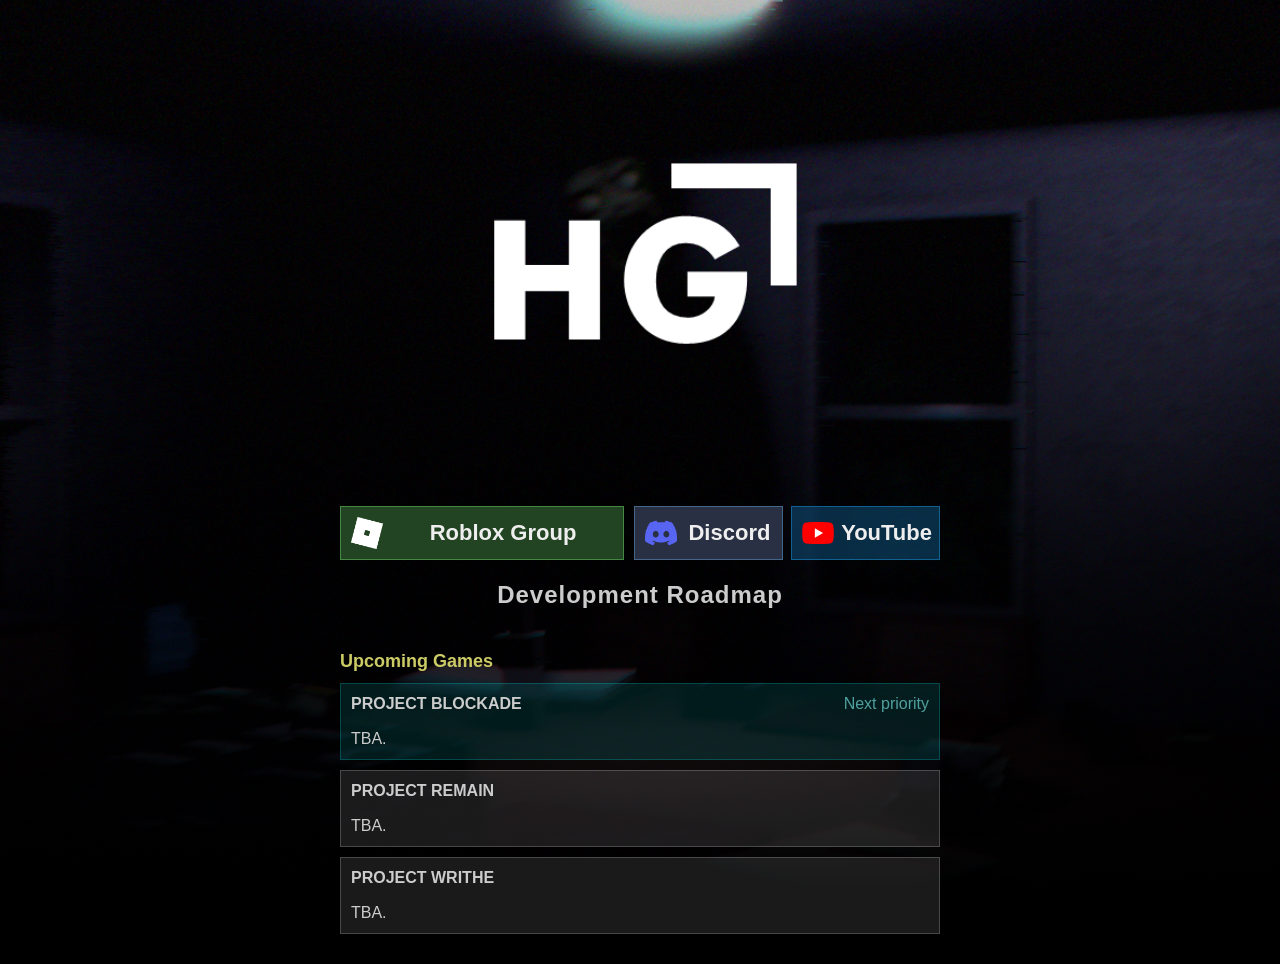
==== commit 58559125: ""upcoming games"" ====
--- a/index.html
+++ b/index.html
@@ -50,7 +50,7 @@
       <div id='roadmap-label' class='sans-font'>Development Roadmap</div>
       <div id='items' class='width-group'>
         <div id='long-term' class='item-category'>
-          <div class='timeframe-label sans-font' id='long-term-label'>Planned features</div>
+          <div class='timeframe-label sans-font' id='long-term-label'>Upcoming Games</div>
           <div id='long-term-items' class='items-container'></div>
         </div>
         <!--div id='pre-release' class='item-category'>
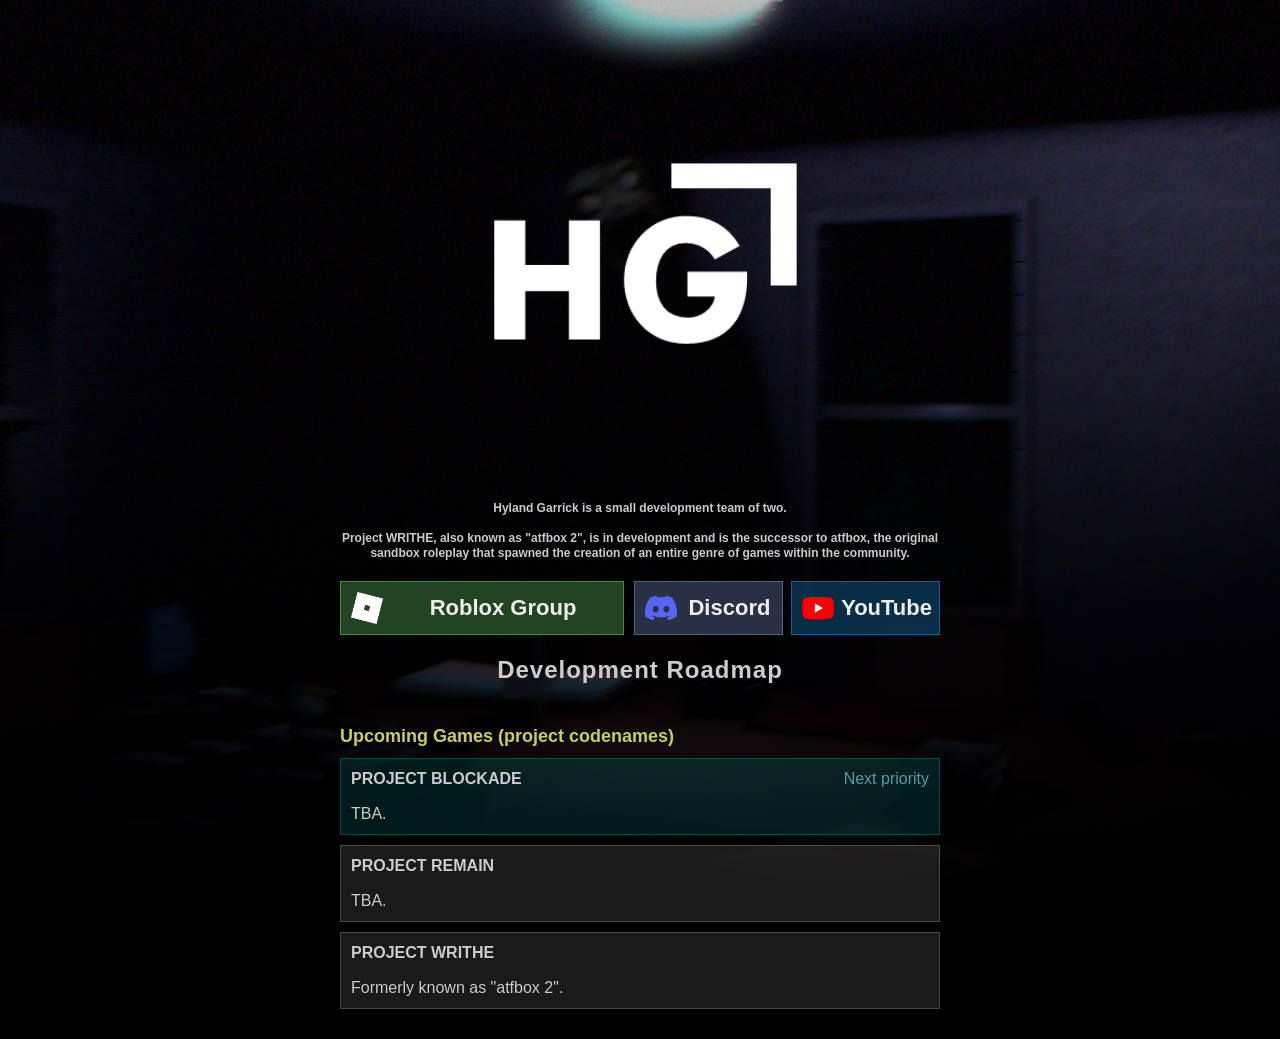
==== commit 6caf7b31: "text modifications" ====
--- a/index.html
+++ b/index.html
@@ -28,7 +28,7 @@
         <img src='./images/logo.png' class='logo' alt="Hyland Garrick Logo" />
       </div>
       <div class='width-group'>
-        <!--<div id='subtitle' class='sans-font'>subtitle</div>-->
+        <div id='subtitle' class='sans-font'>Hyland Garrick is a small development team of two.<br><br>Project WRITHE, also known as "atfbox 2", is in development and is the successor to atfbox, the original sandbox roleplay that spawned the creation of an entire genre of games within the community.</div>
         <div id='cta-buttons'>
           <a href='https://www.roblox.com/groups/8083051/Hyland-Garrick' target='_blank' class='cta-button'
             id='play-button'>
@@ -50,7 +50,7 @@
       <div id='roadmap-label' class='sans-font'>Development Roadmap</div>
       <div id='items' class='width-group'>
         <div id='long-term' class='item-category'>
-          <div class='timeframe-label sans-font' id='long-term-label'>Upcoming Games</div>
+          <div class='timeframe-label sans-font' id='long-term-label'>Upcoming Games (project codenames)</div>
           <div id='long-term-items' class='items-container'></div>
         </div>
         <!--div id='pre-release' class='item-category'>
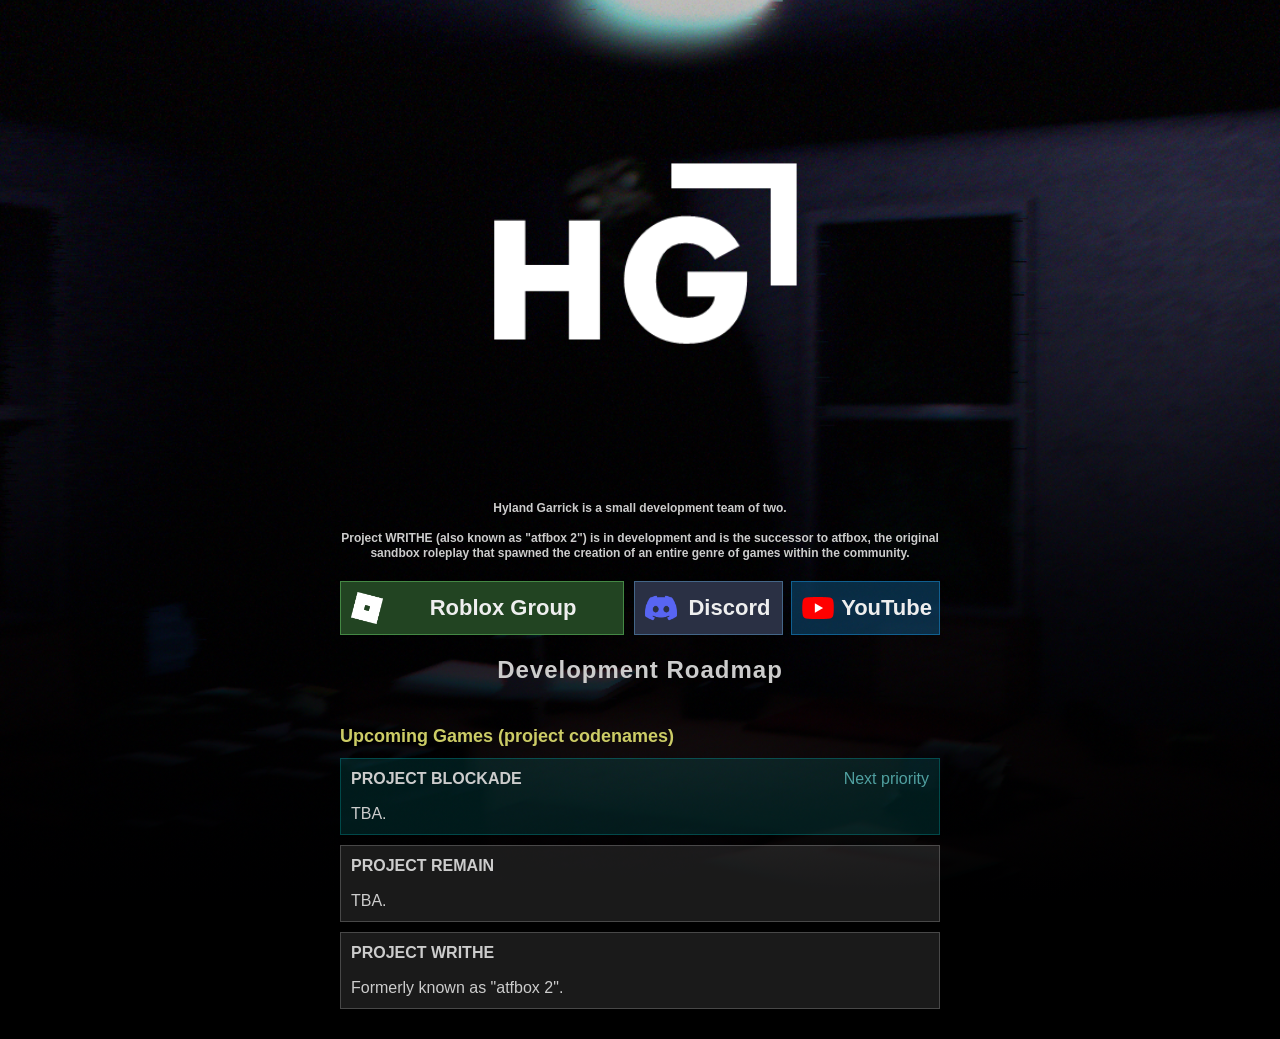
==== commit 656ee88c: "modify subtitle text" ====
--- a/index.html
+++ b/index.html
@@ -28,7 +28,7 @@
         <img src='./images/logo.png' class='logo' alt="Hyland Garrick Logo" />
       </div>
       <div class='width-group'>
-        <div id='subtitle' class='sans-font'>Hyland Garrick is a small development team of two.<br><br>Project WRITHE, also known as "atfbox 2", is in development and is the successor to atfbox, the original sandbox roleplay that spawned the creation of an entire genre of games within the community.</div>
+        <div id='subtitle' class='sans-font'>Hyland Garrick is a small development team of two.<br><br>Project WRITHE (also known as "atfbox 2") is in development and is the successor to atfbox, the original sandbox roleplay that spawned the creation of an entire genre of games within the community.</div>
         <div id='cta-buttons'>
           <a href='https://www.roblox.com/groups/8083051/Hyland-Garrick' target='_blank' class='cta-button'
             id='play-button'>
